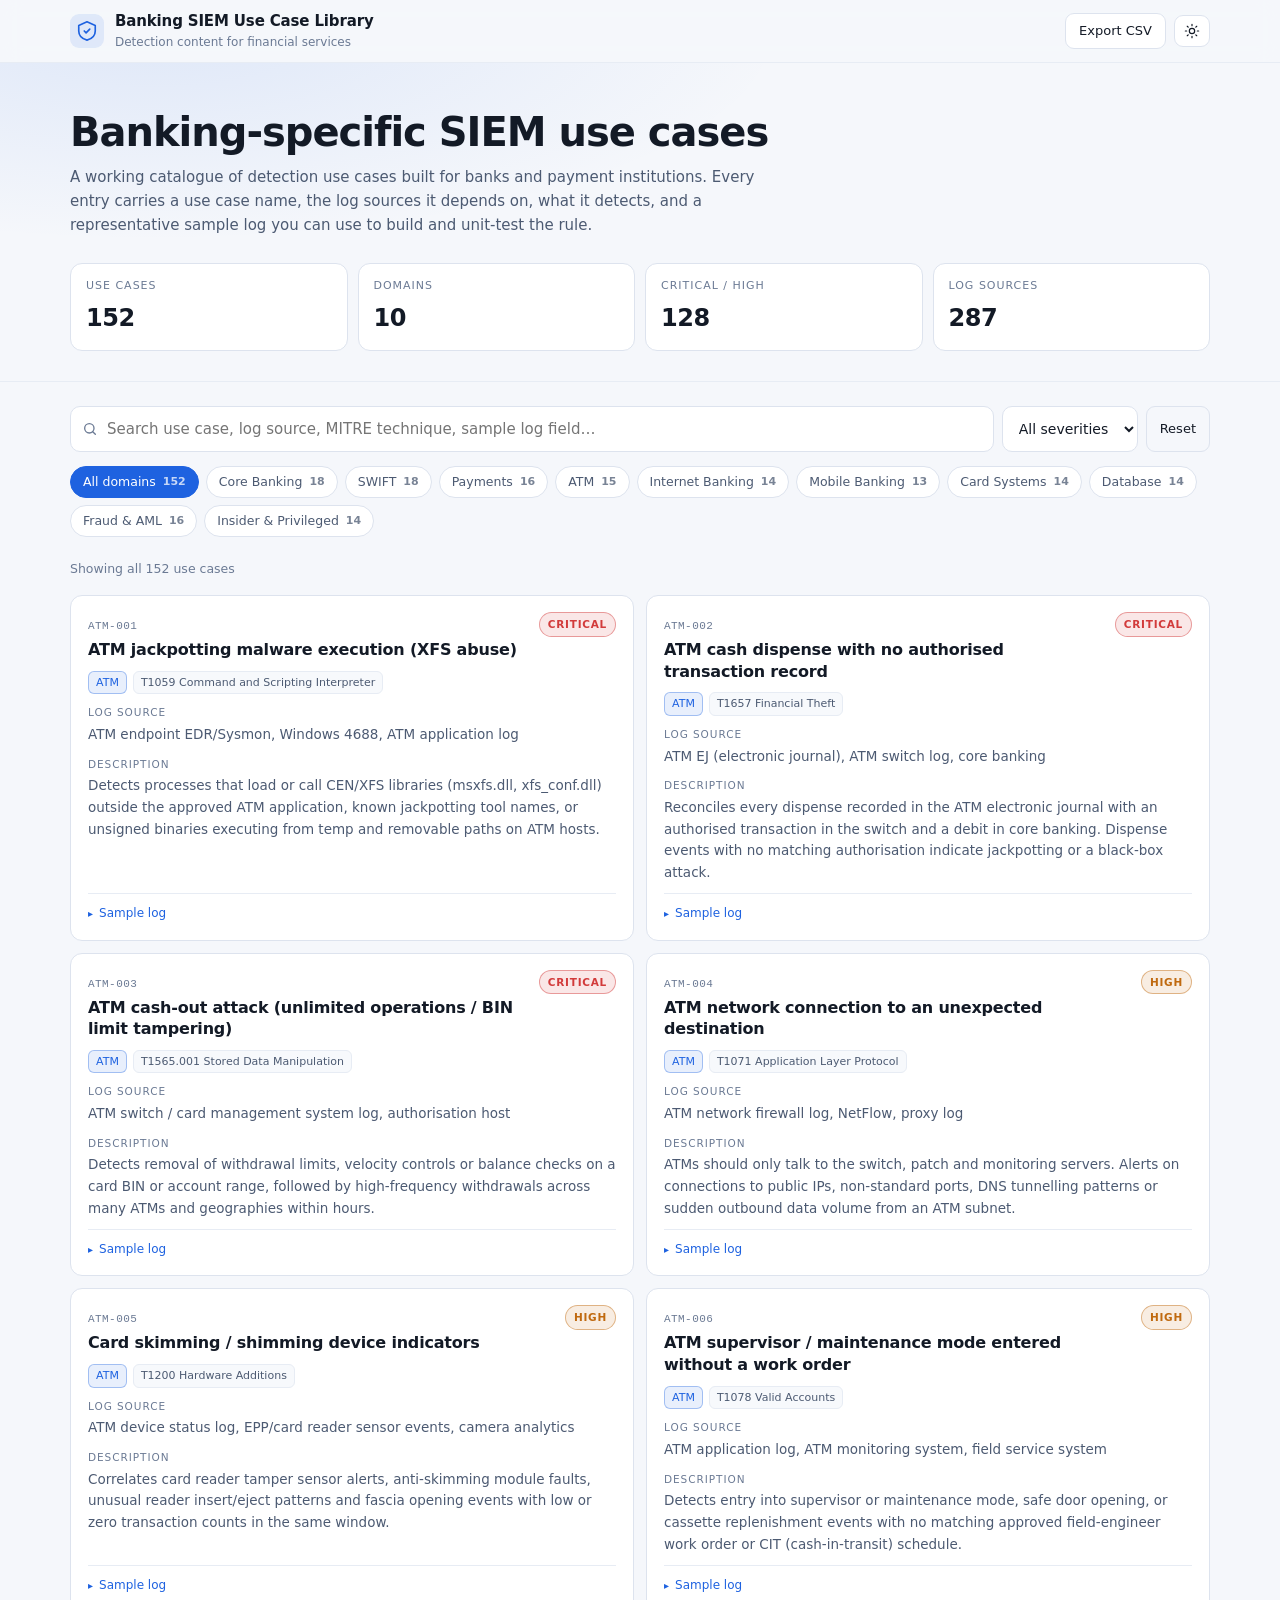
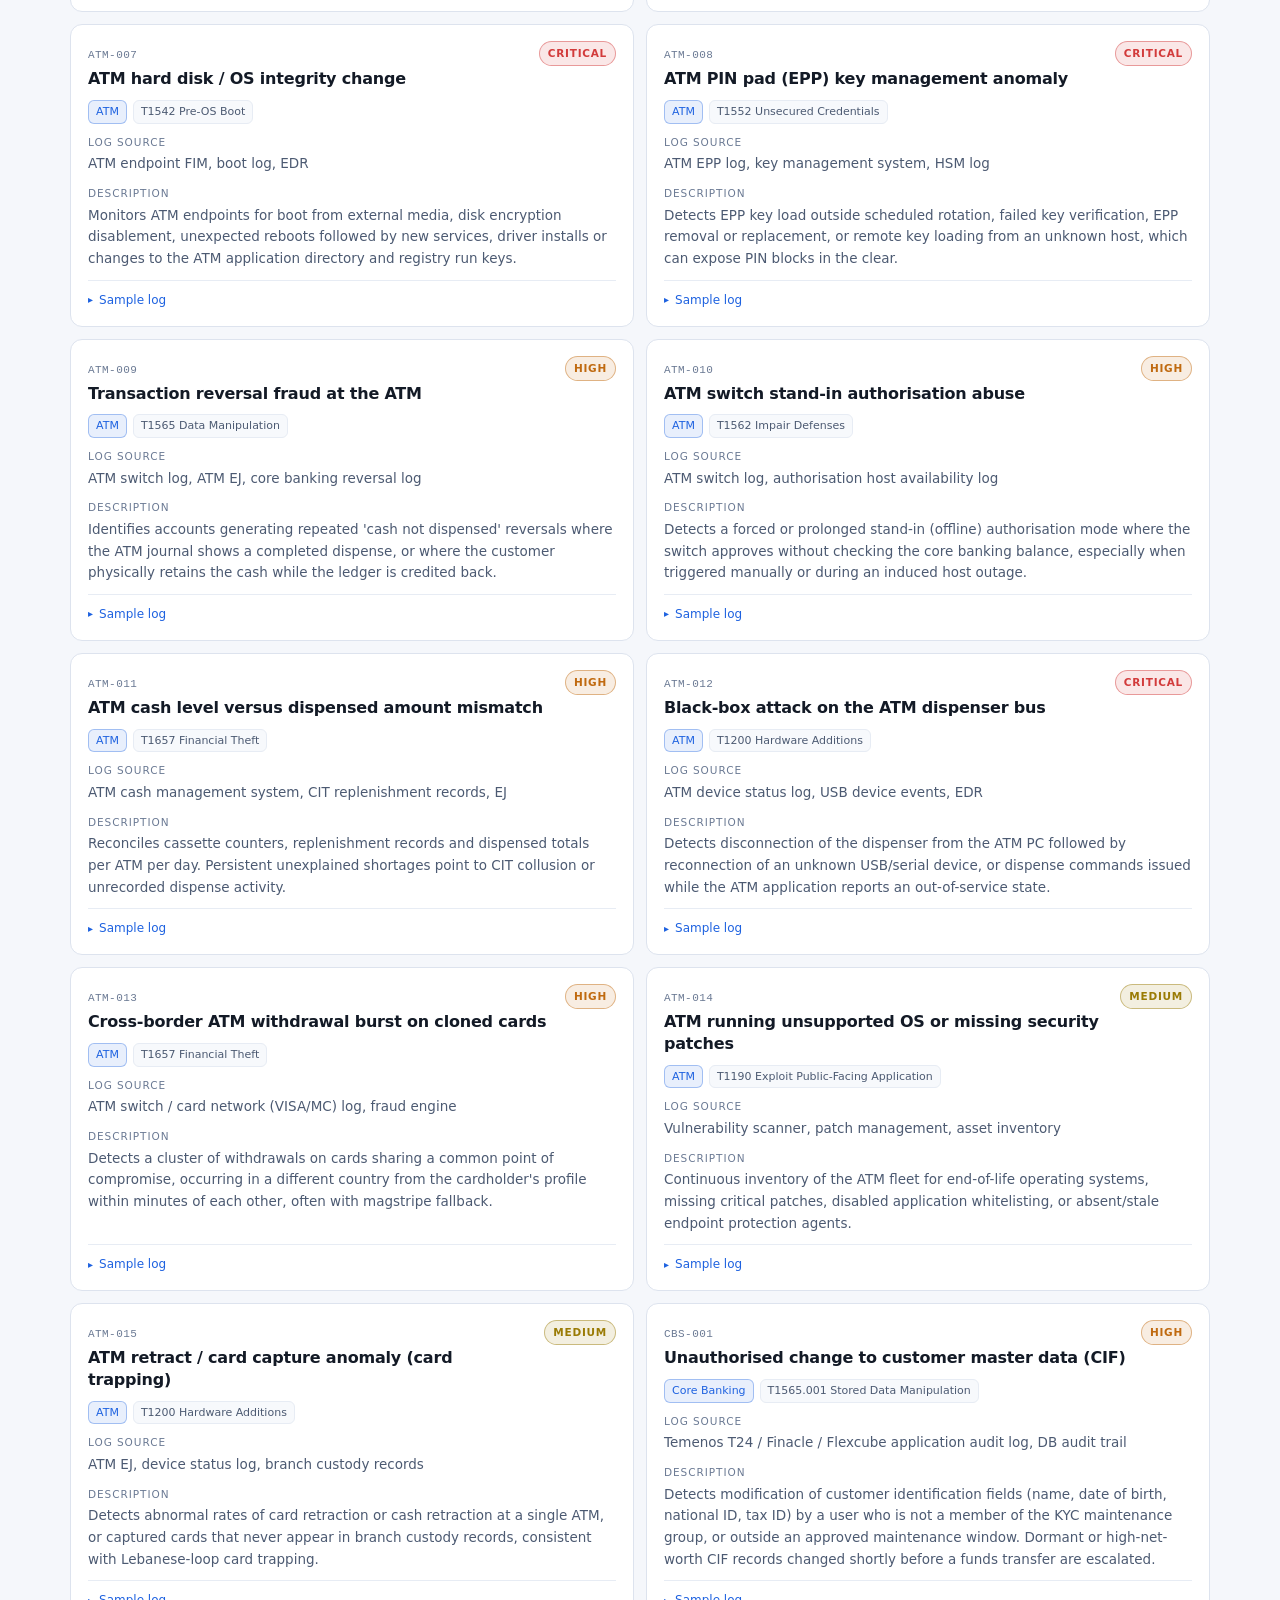
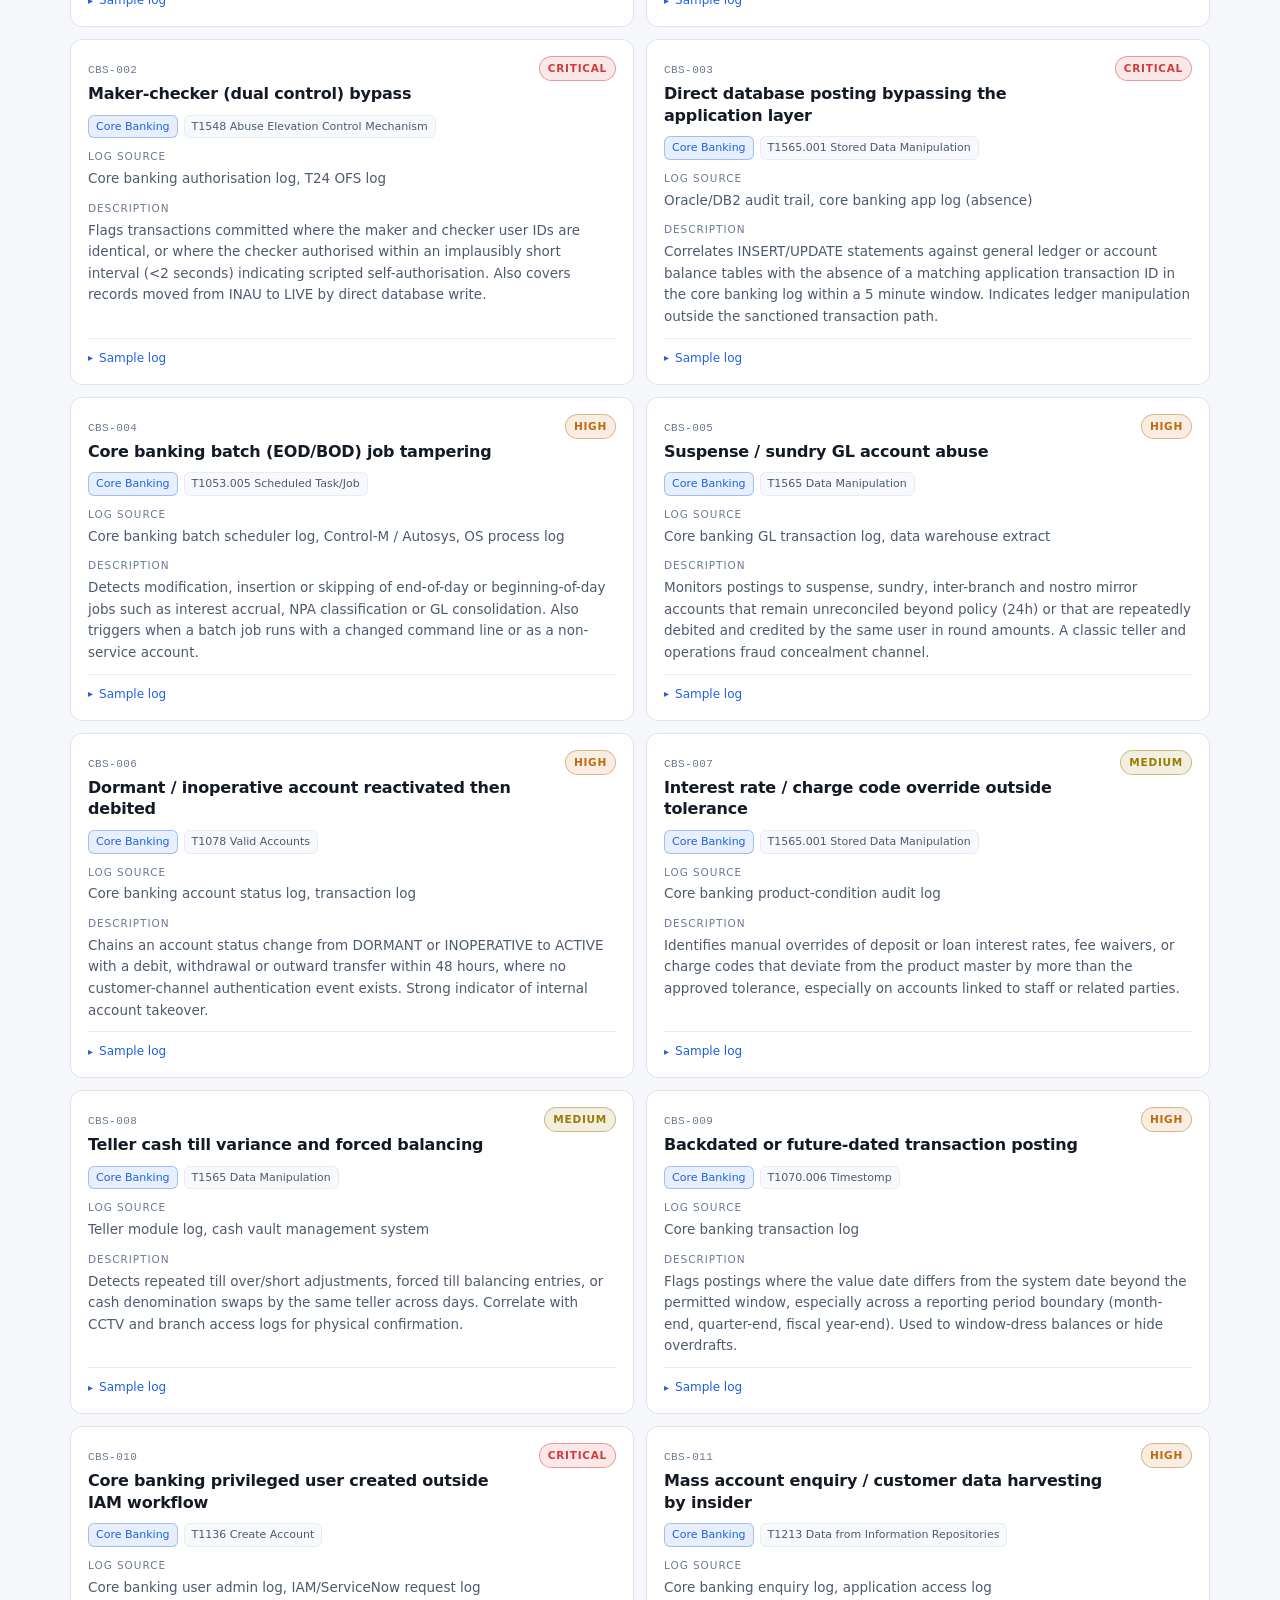
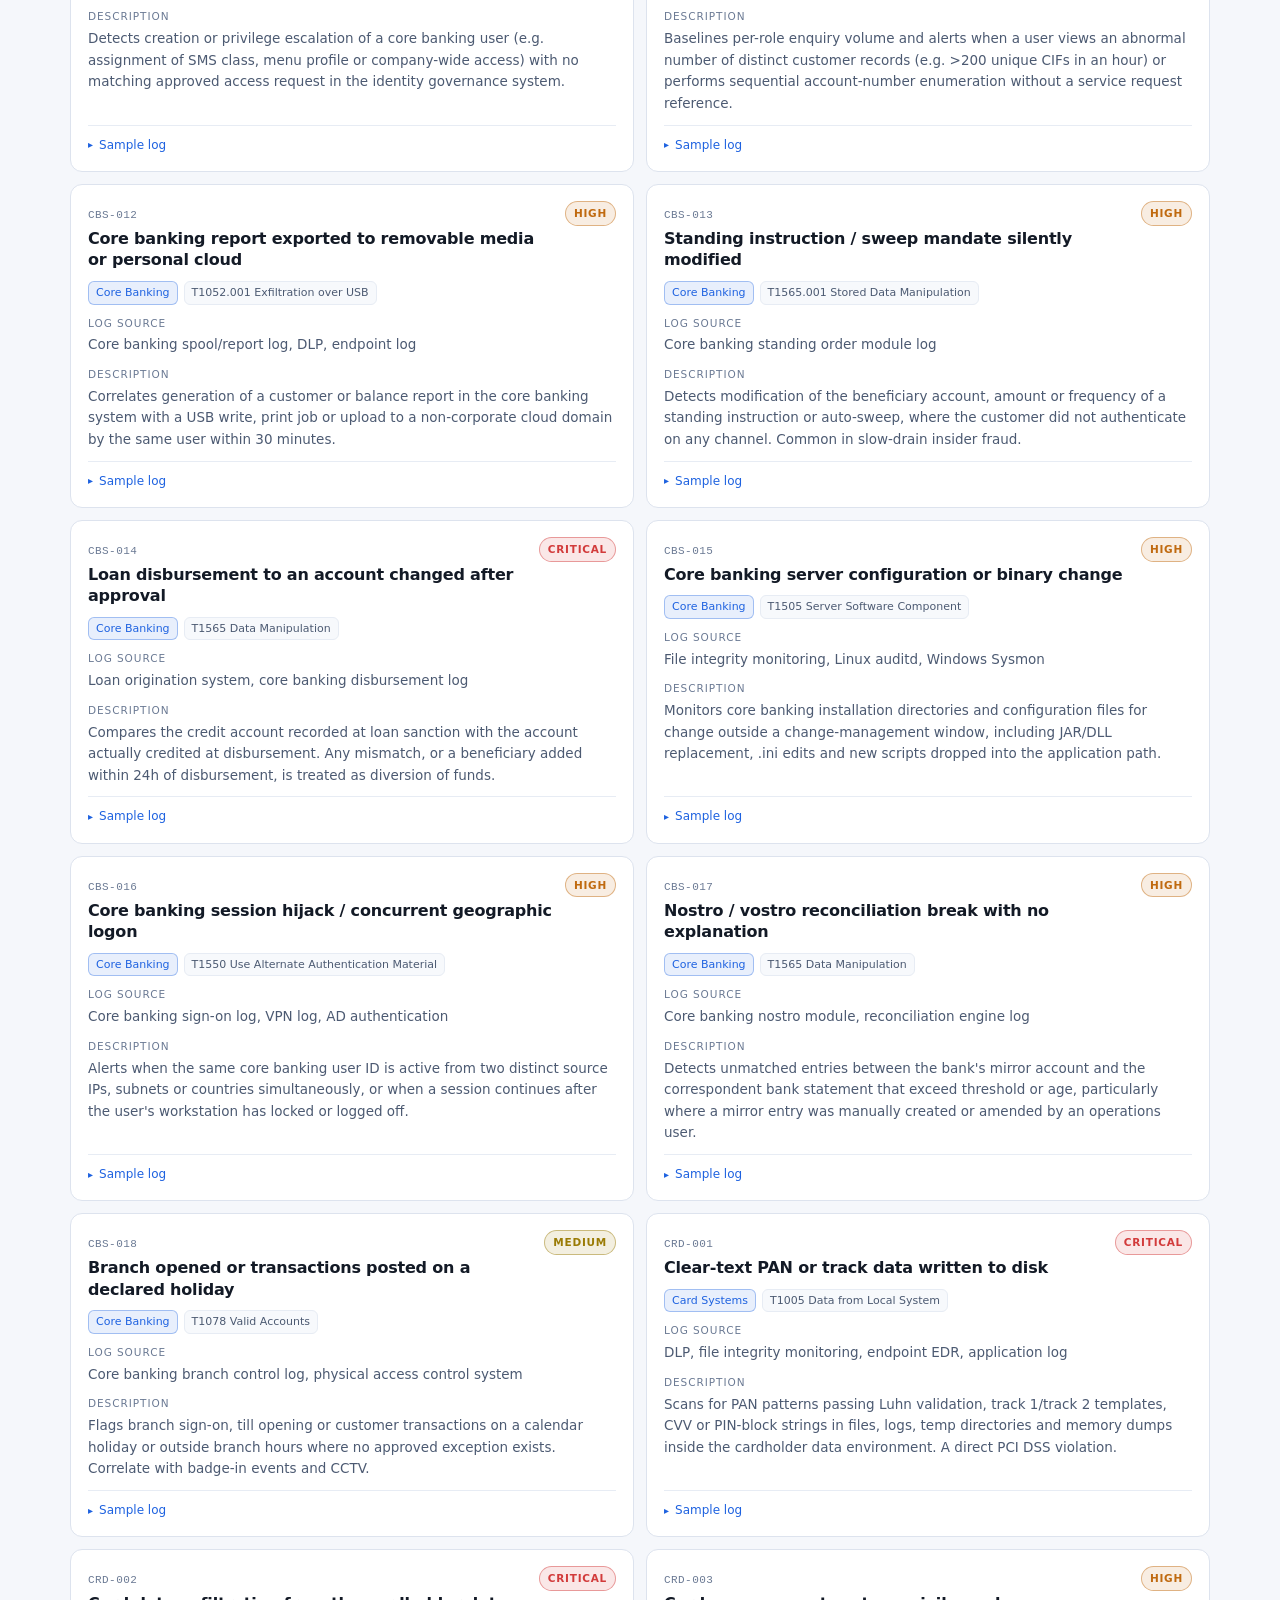
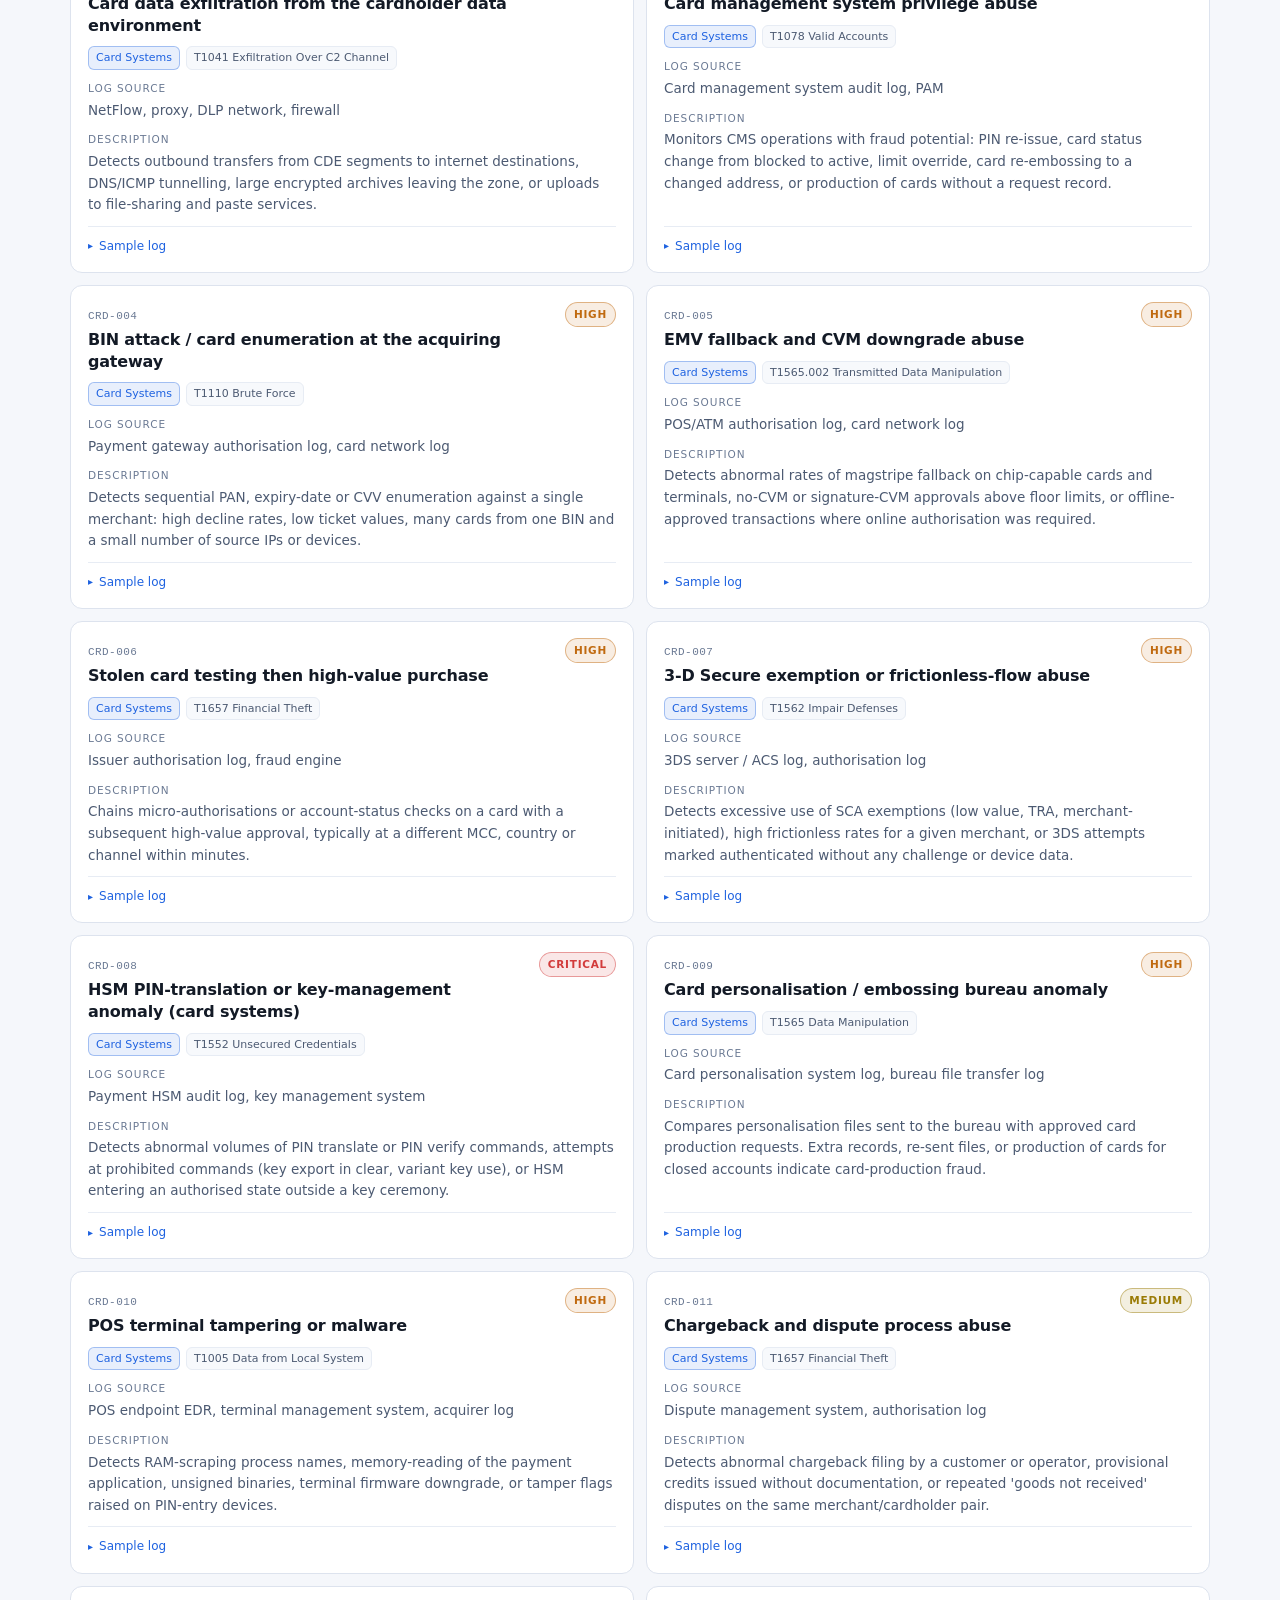
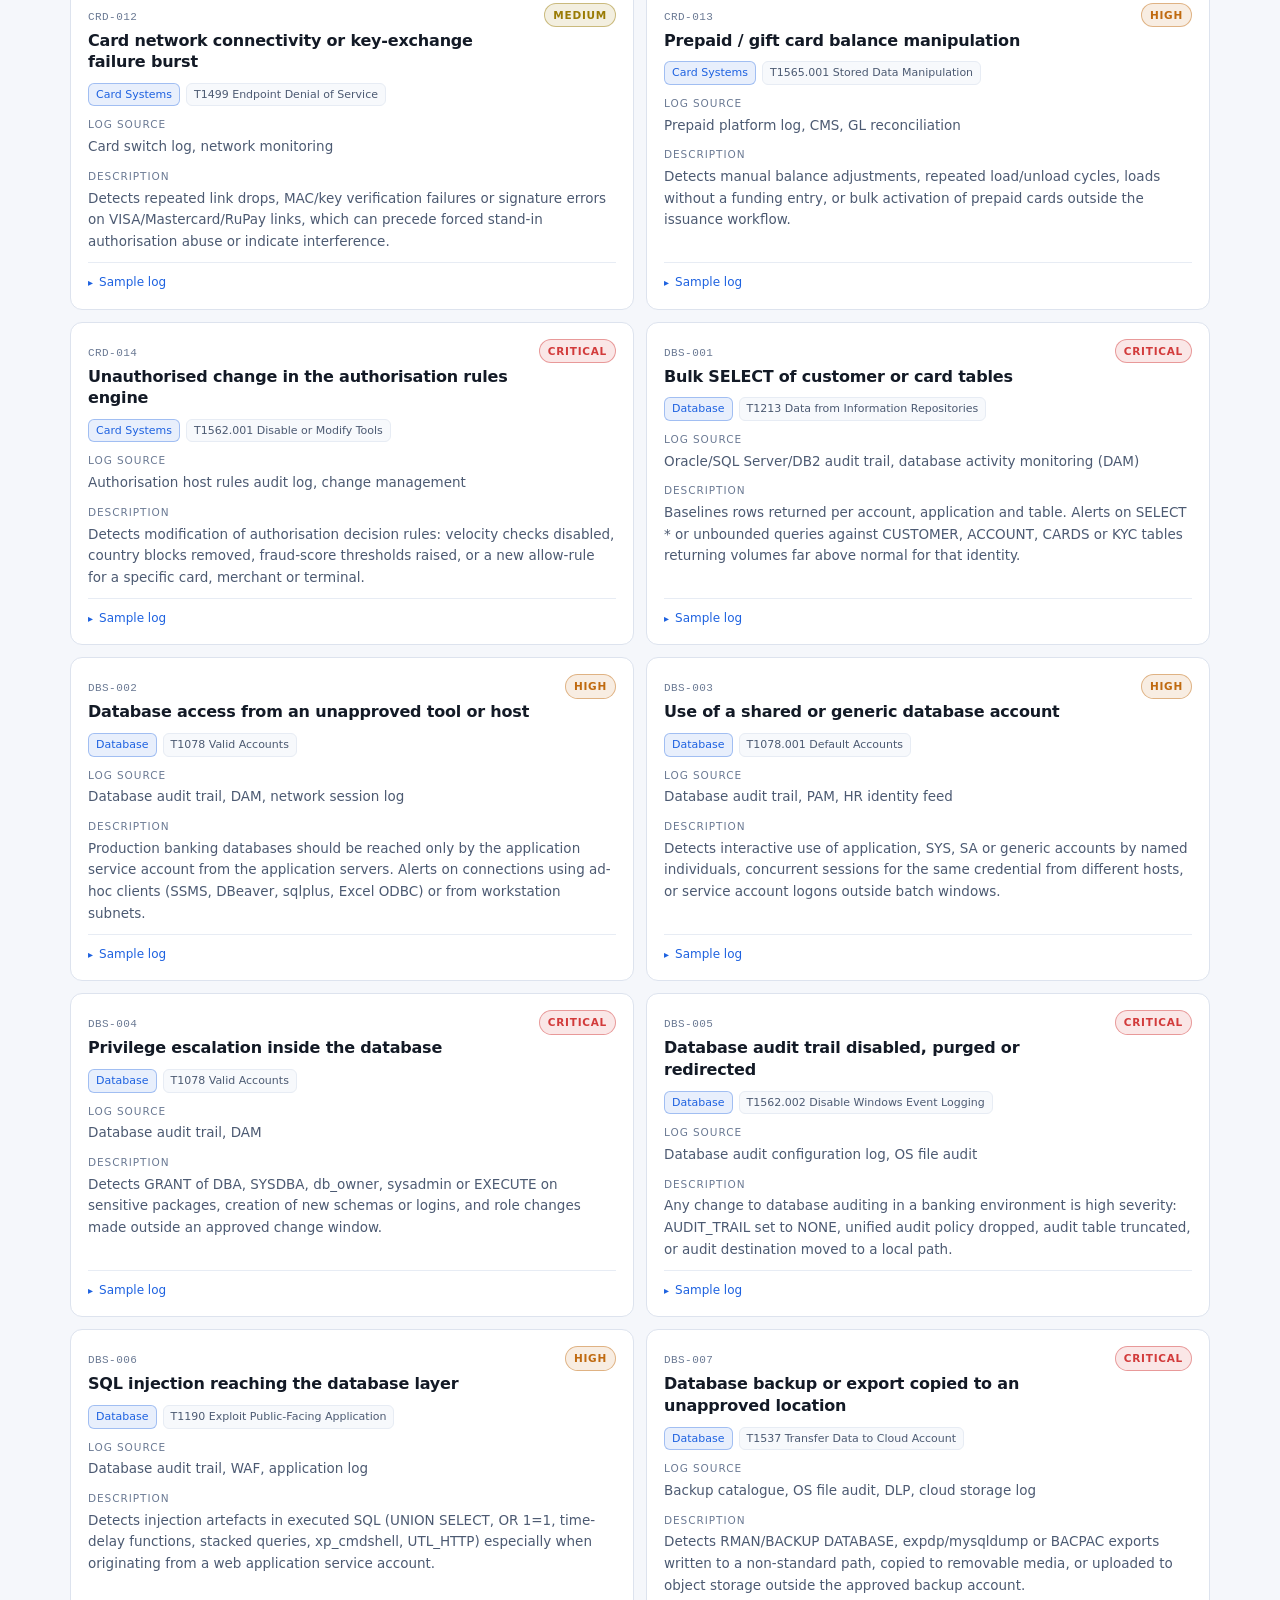
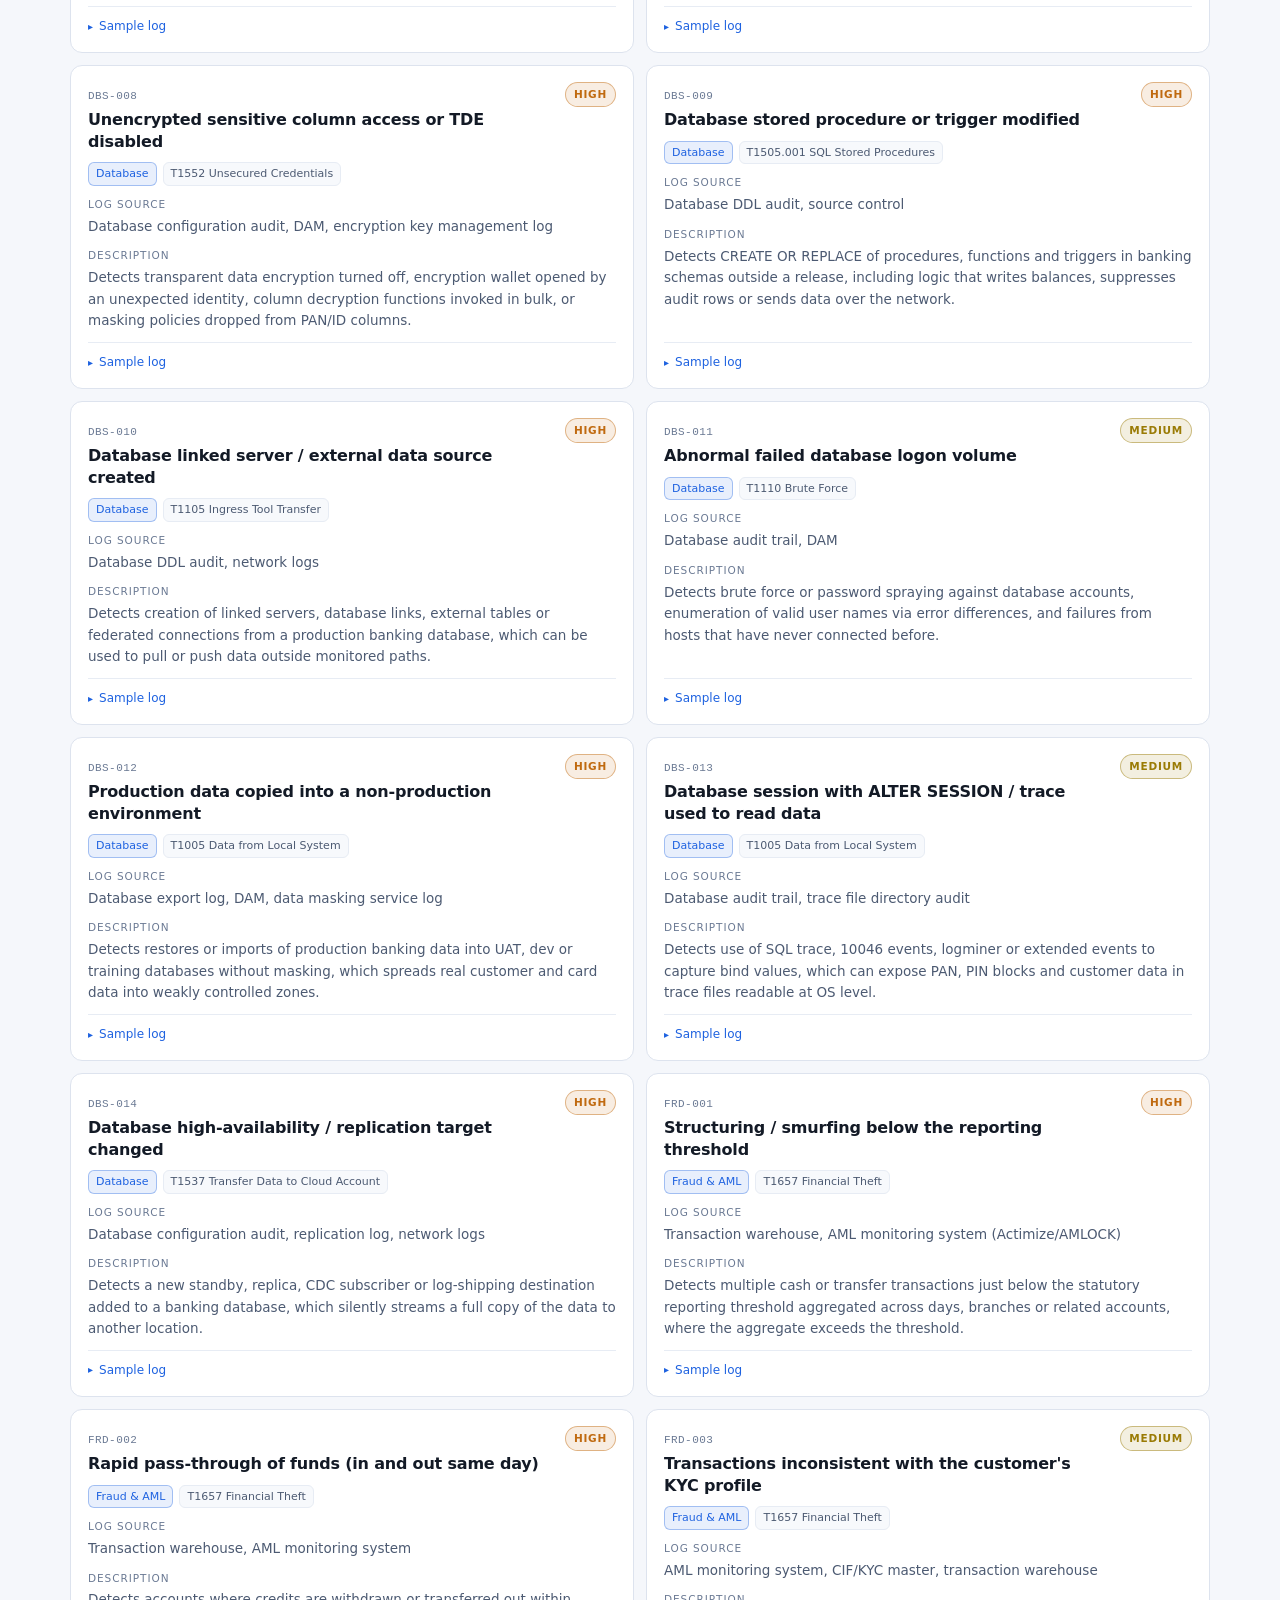
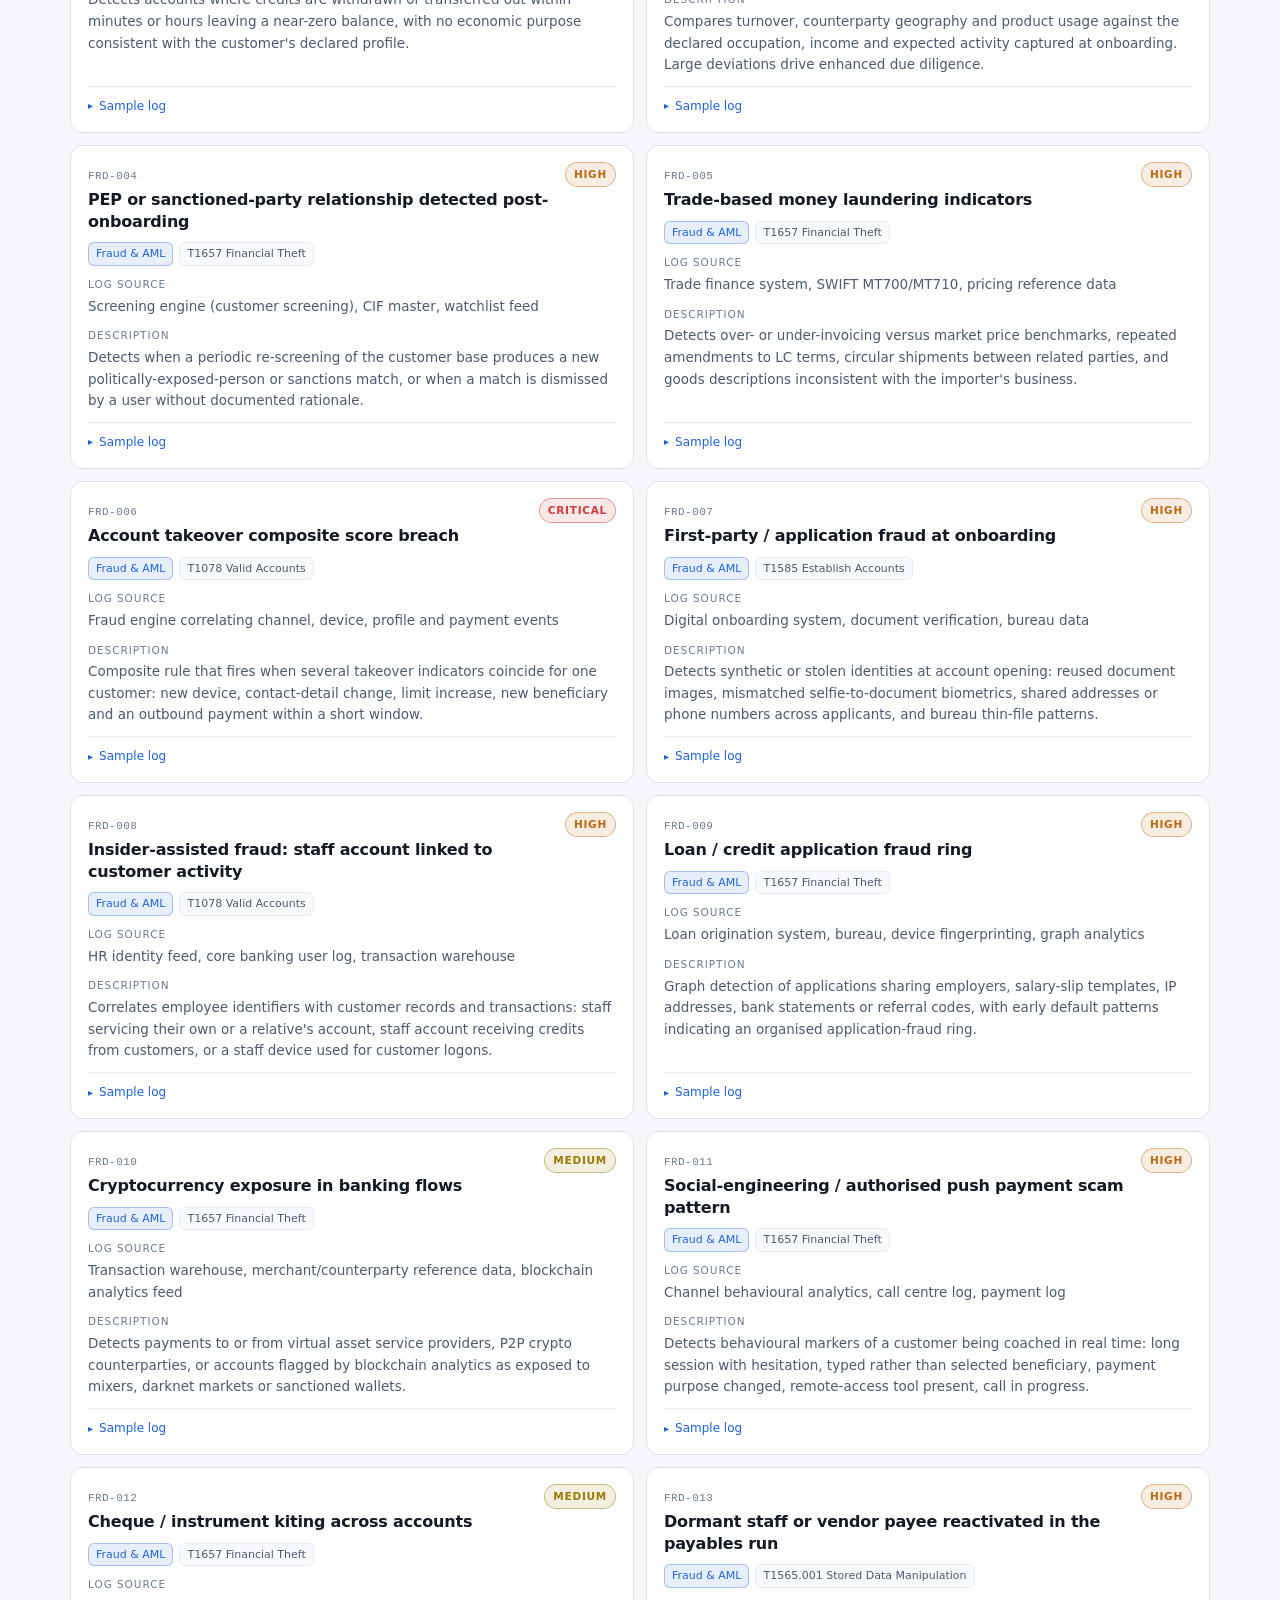
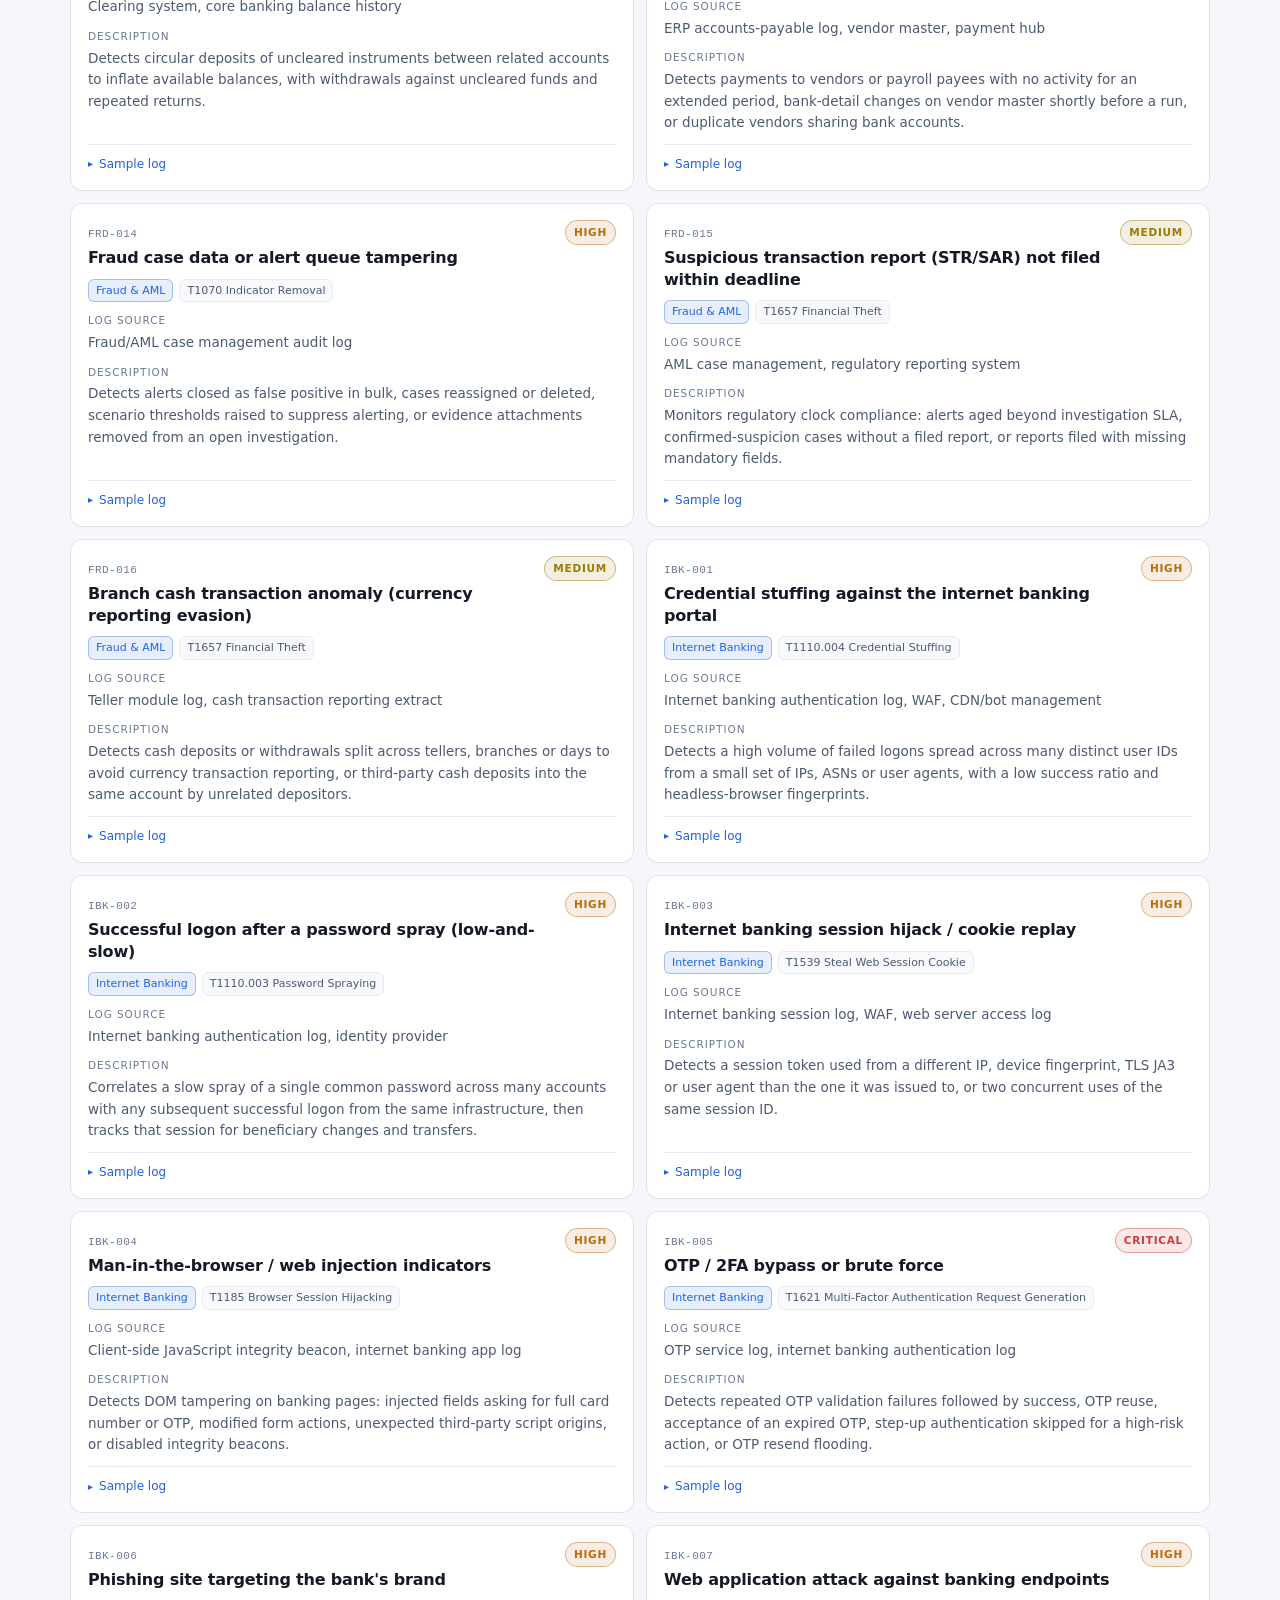
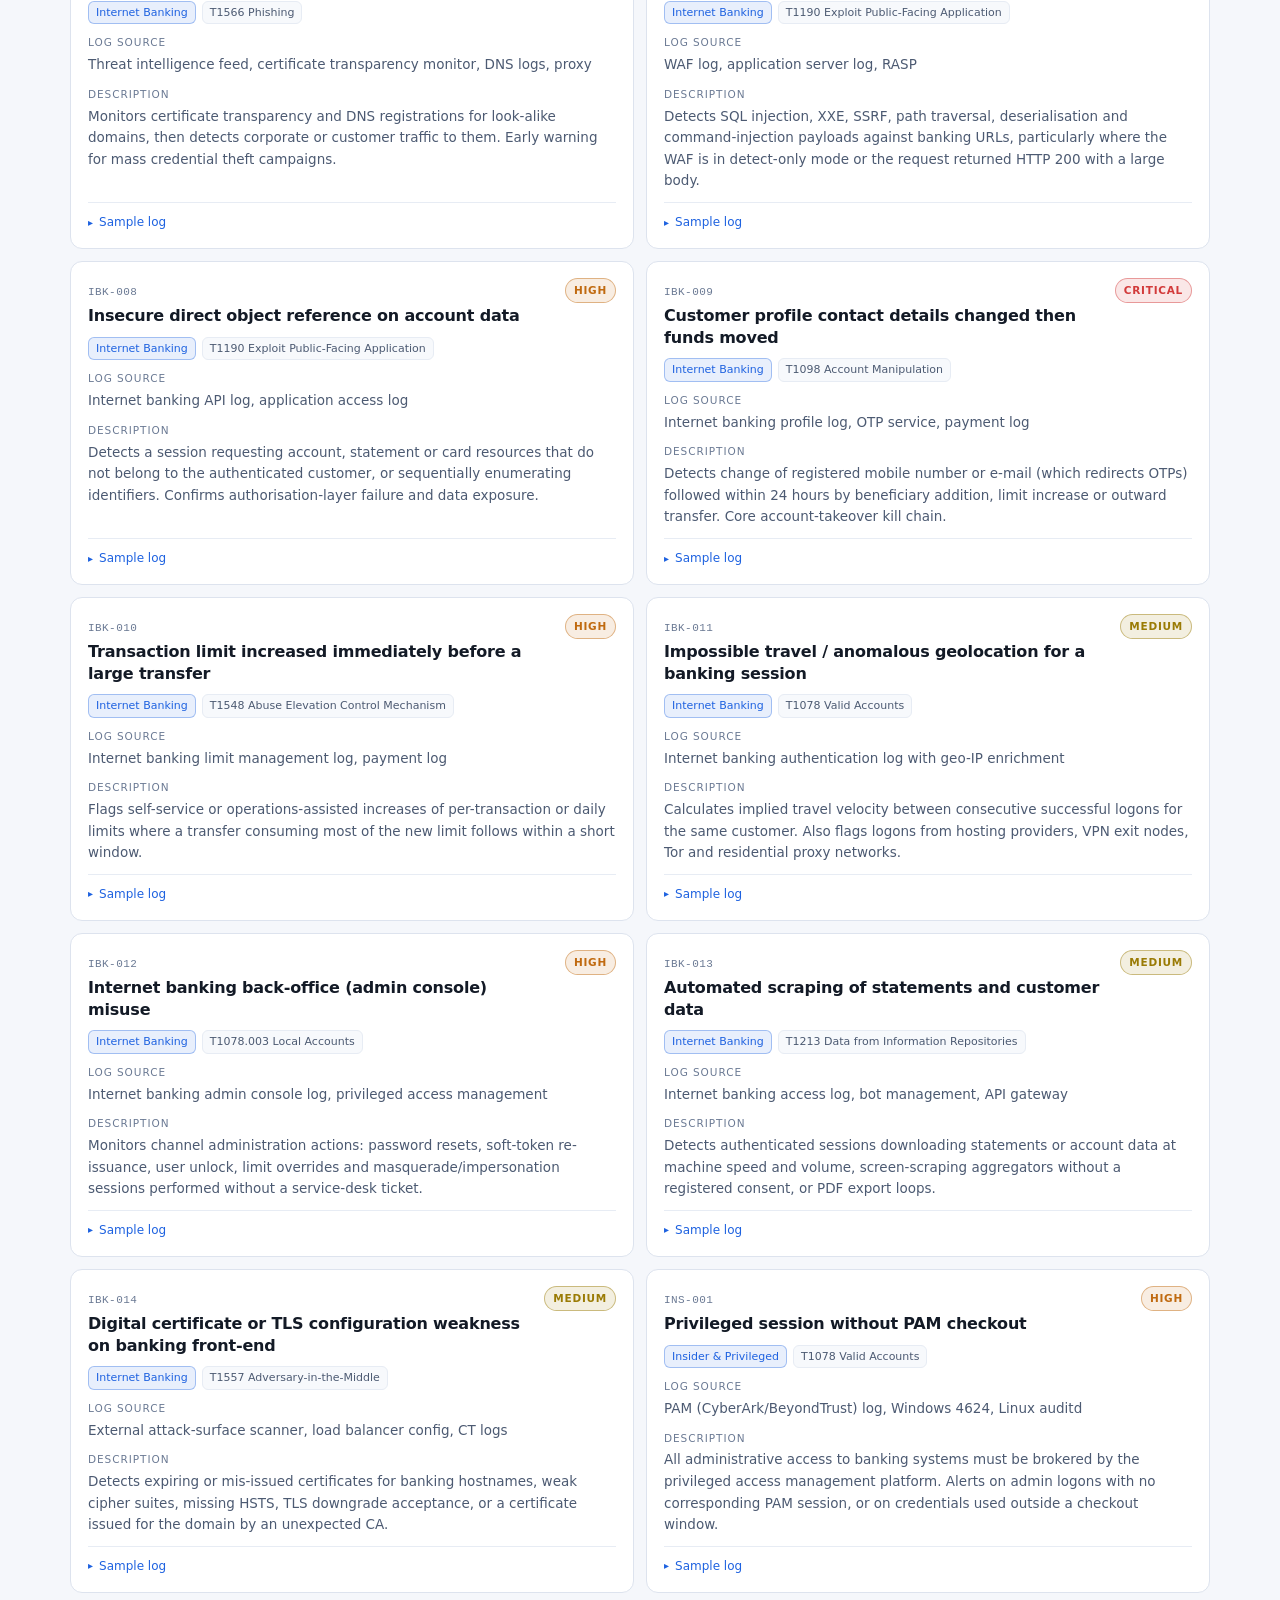
==== index.html @ 0b208068 "Add Banking SIEM Use Case Library website Static site cataloguing 152 banking-specific SIEM detectio" ====
<!doctype html>
<html lang="en" data-theme="dark">
<head>
<meta charset="utf-8">
<meta name="viewport" content="width=device-width, initial-scale=1">
<title>Banking SIEM Use Case Library</title>
<meta name="description" content="A catalogue of banking-specific SIEM detection use cases across core banking, SWIFT, payments, ATM, internet and mobile banking, card systems, databases, fraud and insider risk - with log sources and sample logs.">
<link rel="icon" href="data:image/svg+xml,<svg xmlns='http://www.w3.org/2000/svg' viewBox='0 0 100 100'><text y='.9em' font-size='90'>&#128737;</text></svg>">
<link rel="stylesheet" href="assets/style.css">
</head>
<body>
<a class="skip" href="#results">Skip to use cases</a>

<header class="topbar">
  <div class="wrap topbar-inner">
    <div class="brand">
      <span class="brand-mark" aria-hidden="true">
        <svg viewBox="0 0 24 24" width="22" height="22" fill="none" stroke="currentColor" stroke-width="1.8" stroke-linecap="round" stroke-linejoin="round">
          <path d="M12 2 3 6v6c0 5 3.8 8.6 9 10 5.2-1.4 9-5 9-10V6l-9-4Z"/><path d="M9 12l2 2 4-4"/>
        </svg>
      </span>
      <div>
        <strong>Banking SIEM Use Case Library</strong>
        <span class="brand-sub">Detection content for financial services</span>
      </div>
    </div>
    <div class="topbar-actions">
      <button id="exportBtn" class="btn" type="button">Export CSV</button>
      <button id="themeBtn" class="btn icon-btn" type="button" aria-label="Toggle colour theme" title="Toggle colour theme">
        <svg class="i-moon" viewBox="0 0 24 24" width="16" height="16" fill="none" stroke="currentColor" stroke-width="1.8" stroke-linecap="round"><path d="M21 12.8A9 9 0 1 1 11.2 3a7 7 0 0 0 9.8 9.8Z"/></svg>
        <svg class="i-sun" viewBox="0 0 24 24" width="16" height="16" fill="none" stroke="currentColor" stroke-width="1.8" stroke-linecap="round"><circle cx="12" cy="12" r="4"/><path d="M12 2v2M12 20v2M2 12h2M20 12h2M4.9 4.9l1.4 1.4M17.7 17.7l1.4 1.4M19.1 4.9l-1.4 1.4M6.3 17.7l-1.4 1.4"/></svg>
      </button>
    </div>
  </div>
</header>

<section class="hero">
  <div class="wrap">
    <h1>Banking-specific SIEM use cases</h1>
    <p class="lede">A working catalogue of detection use cases built for banks and payment institutions. Every entry carries a use case name, the log sources it depends on, what it detects, and a representative sample log you can use to build and unit-test the rule.</p>
    <dl class="stats">
      <div><dt>Use cases</dt><dd id="statTotal">0</dd></div>
      <div><dt>Domains</dt><dd id="statDomains">0</dd></div>
      <div><dt>Critical / High</dt><dd id="statCrit">0</dd></div>
      <div><dt>Log sources</dt><dd id="statSources">0</dd></div>
    </dl>
  </div>
</section>

<div class="wrap">
  <section class="controls" aria-label="Filters">
    <div class="searchrow">
      <div class="search">
        <svg viewBox="0 0 24 24" width="16" height="16" fill="none" stroke="currentColor" stroke-width="2" stroke-linecap="round" aria-hidden="true"><circle cx="11" cy="11" r="7"/><path d="M20 20l-4.3-4.3"/></svg>
        <input id="q" type="search" placeholder="Search use case, log source, MITRE technique, sample log field…" autocomplete="off" aria-label="Search use cases">
      </div>
      <select id="sevSel" aria-label="Filter by severity">
        <option value="">All severities</option>
        <option value="Critical">Critical</option>
        <option value="High">High</option>
        <option value="Medium">Medium</option>
      </select>
      <button id="resetBtn" class="btn ghost" type="button">Reset</button>
    </div>
    <div id="cats" class="chips" role="group" aria-label="Filter by domain"></div>
  </section>

  <p id="count" class="count" role="status" aria-live="polite"></p>
  <main id="results" class="grid"></main>
  <p id="empty" class="empty" hidden>No use case matches that filter. Try a broader search term.</p>
</div>

<footer class="foot">
  <div class="wrap">
    <p><strong>How to use this library.</strong> Treat each entry as a detection specification rather than finished code: confirm the log source is onboarded and parsed, tune thresholds against 30–90 days of your own baseline, and pair every rule with a documented triage and escalation path. Sample logs are synthetic and formatted to resemble real vendor output; account numbers, card numbers, BICs and IP addresses are illustrative.</p>
    <p class="muted">Mapped to MITRE ATT&amp;CK techniques for coverage reporting. Aligned to the control expectations of PCI DSS, the SWIFT Customer Security Programme, and regulatory cyber-resilience guidance for banks.</p>
  </div>
</footer>

<script src="data/usecases.js"></script>
<script src="assets/app.js"></script>
</body>
</html>
---- assets/style.css ----
:root{
  --bg:#0c1018; --bg-2:#121825; --card:#141b29; --card-2:#0f1522;
  --line:#243049; --line-soft:#1b2437;
  --txt:#e7ecf5; --txt-2:#a6b2c8; --txt-3:#75839c;
  --accent:#4f8cff; --accent-soft:rgba(79,140,255,.14);
  --crit:#ff6b6b; --high:#ffa94d; --med:#ffd43b;
  --mono:ui-monospace,SFMono-Regular,"SF Mono",Menlo,Consolas,"Liberation Mono",monospace;
  --sans:ui-sans-serif,system-ui,-apple-system,"Segoe UI",Roboto,Inter,Helvetica,Arial,sans-serif;
  --radius:12px;
}
html[data-theme="light"]{
  --bg:#f5f7fb; --bg-2:#ffffff; --card:#ffffff; --card-2:#f7f9fc;
  --line:#dde3ee; --line-soft:#e7ecf4;
  --txt:#131a26; --txt-2:#4c5a72; --txt-3:#6b7a94;
  --accent:#1e62e0; --accent-soft:rgba(30,98,224,.1);
  --crit:#d23b3b; --high:#c06a10; --med:#9a7b05;
}
*{box-sizing:border-box}
html,body{margin:0}
body{
  background:var(--bg); color:var(--txt); font-family:var(--sans);
  font-size:15px; line-height:1.6; -webkit-font-smoothing:antialiased;
}
.wrap{max-width:1180px;margin:0 auto;padding:0 20px}
a{color:var(--accent)}
.skip{position:absolute;left:-9999px}
.skip:focus{left:12px;top:12px;background:var(--card);padding:8px 12px;border-radius:8px;z-index:50}

/* top bar */
.topbar{position:sticky;top:0;z-index:30;background:color-mix(in srgb,var(--bg) 88%,transparent);backdrop-filter:blur(10px);border-bottom:1px solid var(--line-soft)}
.topbar-inner{display:flex;align-items:center;justify-content:space-between;gap:16px;height:62px}
.brand{display:flex;align-items:center;gap:11px;min-width:0}
.brand strong{display:block;font-size:15px;letter-spacing:-.01em;white-space:nowrap}
.brand-sub{display:block;font-size:12px;color:var(--txt-3);white-space:nowrap}
.brand-mark{display:grid;place-items:center;width:34px;height:34px;border-radius:9px;background:var(--accent-soft);color:var(--accent);flex:none}
.topbar-actions{display:flex;gap:8px;align-items:center}

.btn{
  font:inherit;font-size:13px;color:var(--txt);background:var(--card);
  border:1px solid var(--line);border-radius:9px;padding:7px 13px;cursor:pointer;
  transition:border-color .15s,background .15s,color .15s;
}
.btn:hover{border-color:var(--accent);color:var(--accent)}
.btn.ghost{background:transparent}
.icon-btn{padding:7px 9px;display:grid;place-items:center}
html[data-theme="dark"] .i-sun{display:none}
html[data-theme="light"] .i-moon{display:none}

/* hero */
.hero{padding:46px 0 30px;border-bottom:1px solid var(--line-soft);background:
  radial-gradient(900px 300px at 12% -10%,var(--accent-soft),transparent 70%)}
h1{margin:0 0 10px;font-size:clamp(26px,4.4vw,40px);line-height:1.15;letter-spacing:-.025em}
.lede{margin:0;max-width:72ch;color:var(--txt-2)}
.stats{display:flex;flex-wrap:wrap;gap:10px;margin:26px 0 0;padding:0}
.stats>div{flex:1 1 150px;background:var(--card);border:1px solid var(--line);border-radius:var(--radius);padding:13px 15px}
.stats dt{margin:0;font-size:11px;text-transform:uppercase;letter-spacing:.09em;color:var(--txt-3)}
.stats dd{margin:4px 0 0;font-size:24px;font-weight:650;letter-spacing:-.02em;font-variant-numeric:tabular-nums}

/* controls */
.controls{padding:24px 0 6px;position:sticky;top:62px;z-index:20;background:var(--bg)}
.searchrow{display:flex;gap:8px;flex-wrap:wrap}
.search{position:relative;flex:1 1 320px;display:flex;align-items:center}
.search svg{position:absolute;left:12px;color:var(--txt-3);pointer-events:none}
.search input{
  width:100%;font:inherit;color:var(--txt);background:var(--card);
  border:1px solid var(--line);border-radius:10px;padding:10px 12px 10px 36px;
}
.search input:focus,select:focus,.btn:focus-visible{outline:2px solid var(--accent);outline-offset:1px}
select{font:inherit;font-size:14px;color:var(--txt);background:var(--card);border:1px solid var(--line);border-radius:10px;padding:10px 12px}
.chips{display:flex;flex-wrap:wrap;gap:7px;padding:14px 0 10px}
.chip{
  font:inherit;font-size:12.5px;color:var(--txt-2);background:var(--card);
  border:1px solid var(--line);border-radius:999px;padding:5px 12px;cursor:pointer;
  display:inline-flex;align-items:center;gap:7px;transition:.15s;
}
.chip:hover{color:var(--txt);border-color:var(--accent)}
.chip[aria-pressed="true"]{background:var(--accent);border-color:var(--accent);color:#fff}
.chip b{font-weight:600;font-size:11px;opacity:.75;font-variant-numeric:tabular-nums}
.count{margin:6px 0 16px;font-size:12.5px;color:var(--txt-3)}

/* cards */
.grid{display:grid;gap:12px;grid-template-columns:repeat(auto-fill,minmax(400px,1fr));padding-bottom:36px}
.uc{background:var(--card);border:1px solid var(--line);border-radius:var(--radius);padding:16px 17px;display:flex;flex-direction:column;gap:10px}
.uc-head{display:flex;align-items:flex-start;justify-content:space-between;gap:12px}
.uc-id{font-family:var(--mono);font-size:11px;color:var(--txt-3);letter-spacing:.04em}
.uc h2{margin:3px 0 0;font-size:16px;line-height:1.35;letter-spacing:-.012em;font-weight:620}
.sev{flex:none;font-size:10.5px;font-weight:700;letter-spacing:.07em;text-transform:uppercase;padding:3px 8px;border-radius:999px;border:1px solid}
.sev.Critical{color:var(--crit);border-color:color-mix(in srgb,var(--crit) 45%,transparent);background:color-mix(in srgb,var(--crit) 12%,transparent)}
.sev.High{color:var(--high);border-color:color-mix(in srgb,var(--high) 45%,transparent);background:color-mix(in srgb,var(--high) 12%,transparent)}
.sev.Medium{color:var(--med);border-color:color-mix(in srgb,var(--med) 45%,transparent);background:color-mix(in srgb,var(--med) 12%,transparent)}
.tags{display:flex;flex-wrap:wrap;gap:6px}
.tag{font-size:11px;color:var(--txt-2);background:var(--card-2);border:1px solid var(--line-soft);border-radius:6px;padding:2px 7px}
.tag.cat{color:var(--accent);border-color:color-mix(in srgb,var(--accent) 35%,transparent);background:var(--accent-soft)}
.field{display:grid;gap:3px}
.field .k{font-size:10.5px;text-transform:uppercase;letter-spacing:.09em;color:var(--txt-3)}
.field .v{font-size:13.5px;color:var(--txt-2)}
.uc .desc{font-size:13.5px;color:var(--txt-2);margin:0}
details.log{border-top:1px solid var(--line-soft);padding-top:10px;margin-top:auto}
details.log summary{cursor:pointer;font-size:12px;color:var(--accent);list-style:none;display:flex;align-items:center;gap:6px}
details.log summary::-webkit-details-marker{display:none}
details.log summary::before{content:"▸";font-size:10px;transition:transform .15s}
details.log[open] summary::before{transform:rotate(90deg)}
.logbox{position:relative;margin-top:9px}
.logbox pre{
  margin:0;font-family:var(--mono);font-size:11.8px;line-height:1.65;
  background:var(--card-2);border:1px solid var(--line-soft);border-radius:9px;
  padding:11px 12px;overflow-x:auto;white-space:pre-wrap;word-break:break-word;color:var(--txt-2);
}
.logbox .copy{position:absolute;top:7px;right:7px;font-size:11px;padding:3px 8px;border-radius:7px;background:var(--card);border:1px solid var(--line);color:var(--txt-3);cursor:pointer}
.logbox .copy:hover{color:var(--accent);border-color:var(--accent)}
mark{background:color-mix(in srgb,var(--accent) 35%,transparent);color:inherit;border-radius:3px;padding:0 1px}
.empty{padding:40px 0 60px;text-align:center;color:var(--txt-3)}

/* footer */
.foot{border-top:1px solid var(--line-soft);background:var(--bg-2);padding:28px 0 46px;margin-top:10px}
.foot p{max-width:85ch;font-size:13px;color:var(--txt-2)}
.foot .muted{color:var(--txt-3);font-size:12.5px}

@media (max-width:760px){
  .brand-sub{display:none}
  .hero{padding:32px 0 22px}
  .controls{position:static}
  .grid{grid-template-columns:1fr}
}
@media print{
  .topbar,.controls,.count,details.log summary,.copy{display:none}
  body{background:#fff;color:#000}
  details.log[open] .logbox{margin-top:4px}
  .grid{grid-template-columns:1fr;gap:8px}
  .uc{break-inside:avoid;border-color:#bbb}
}
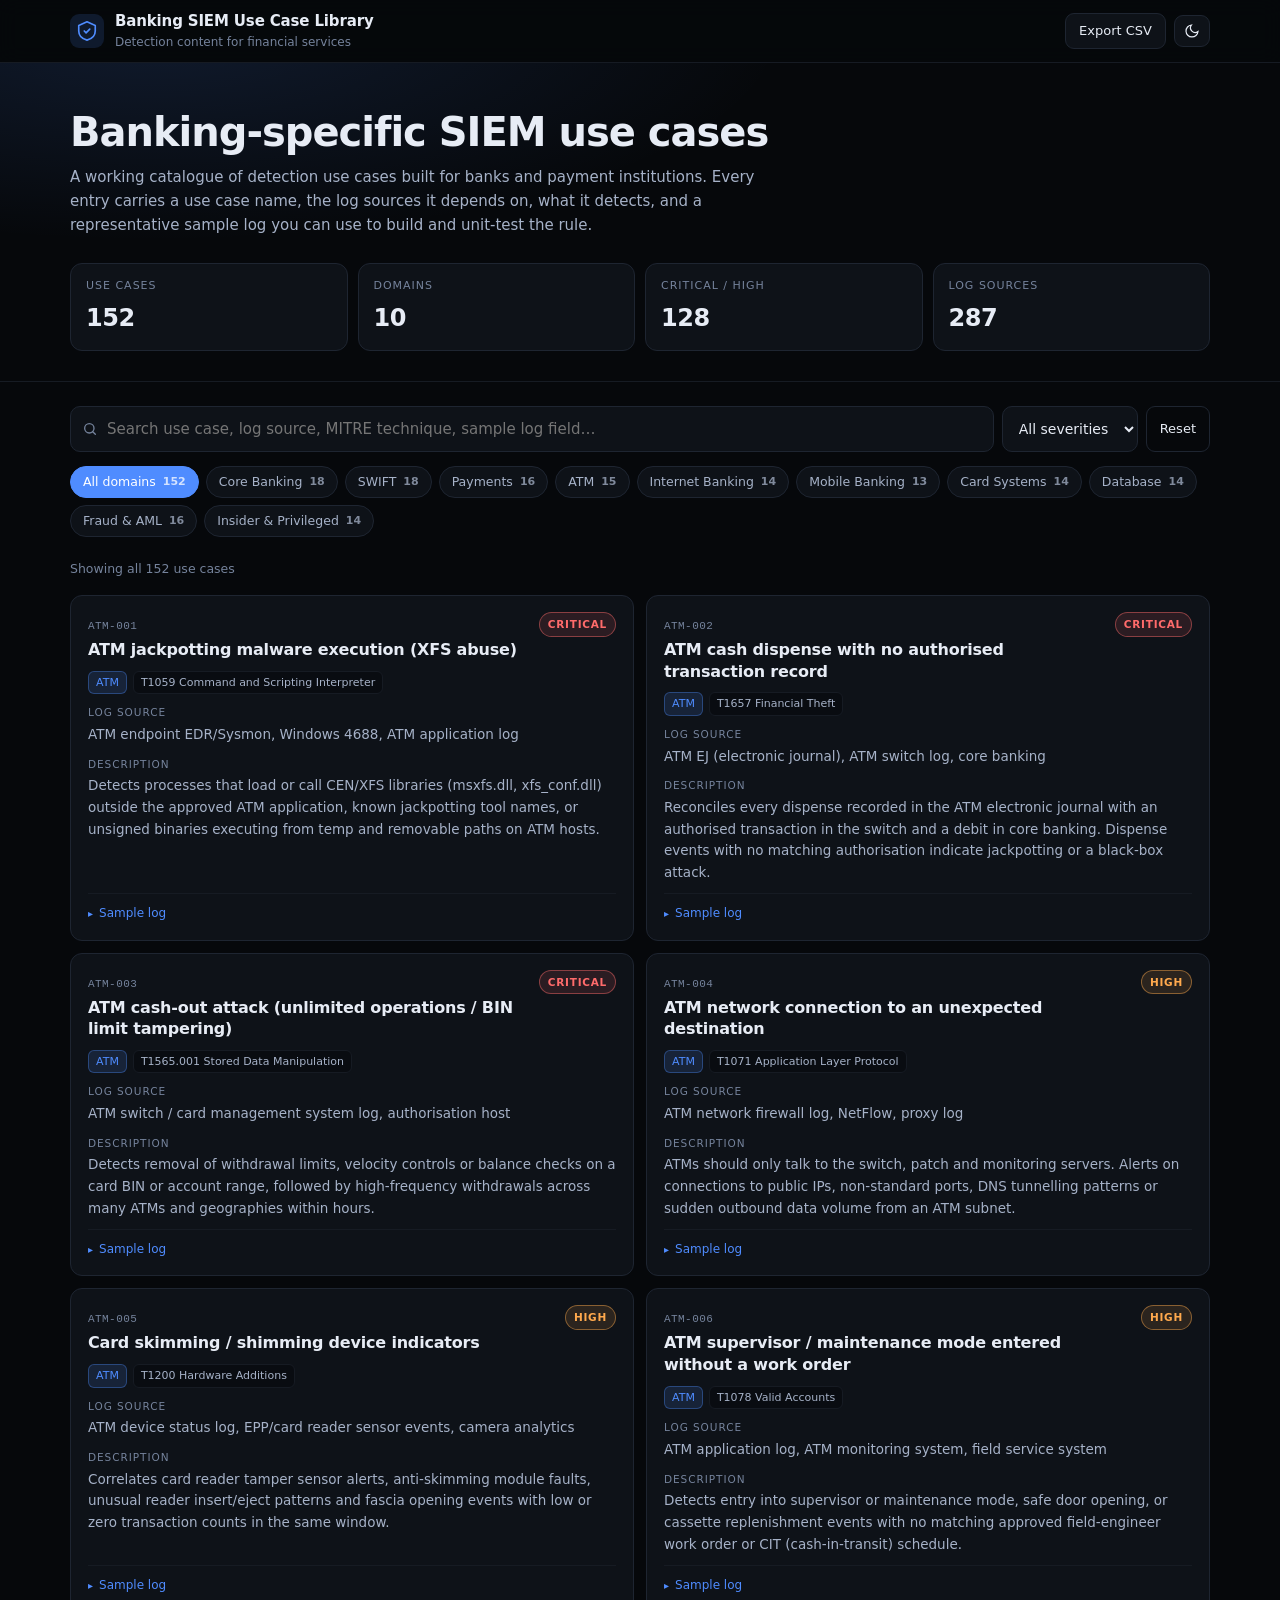
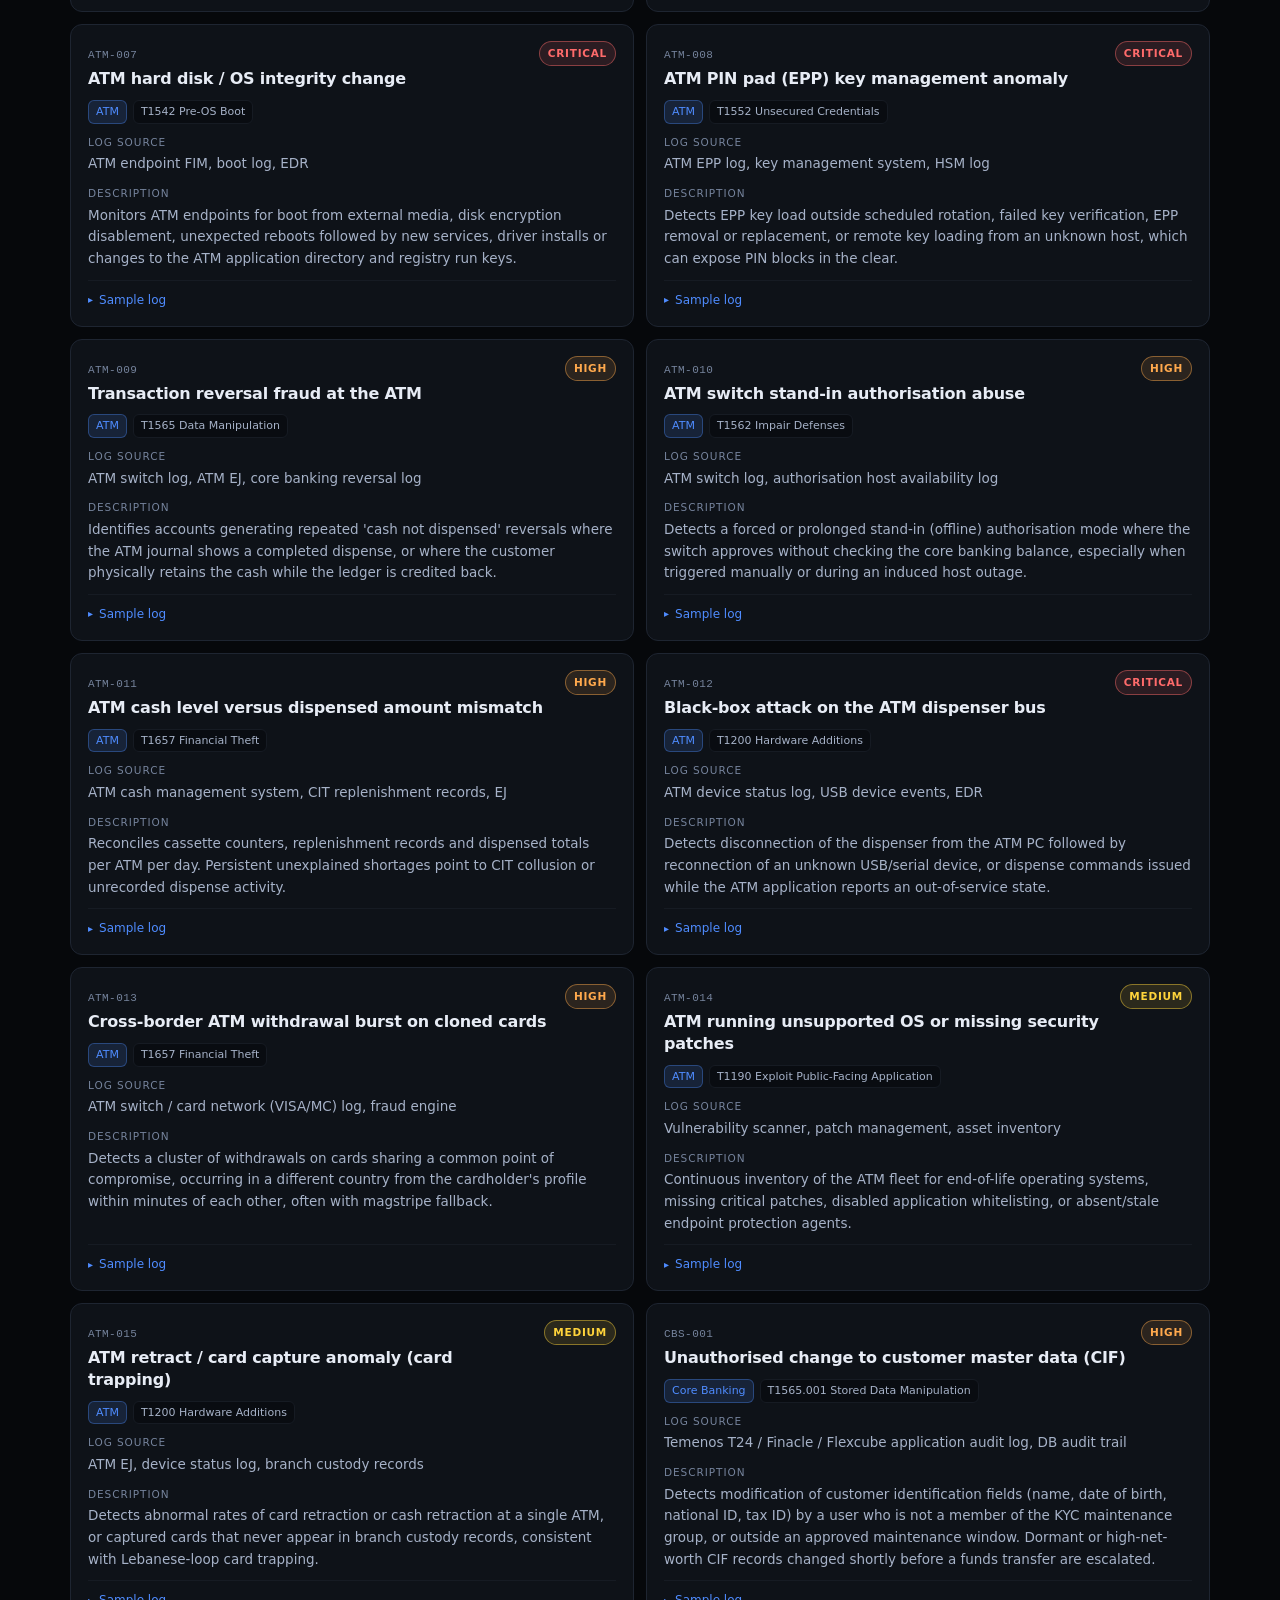
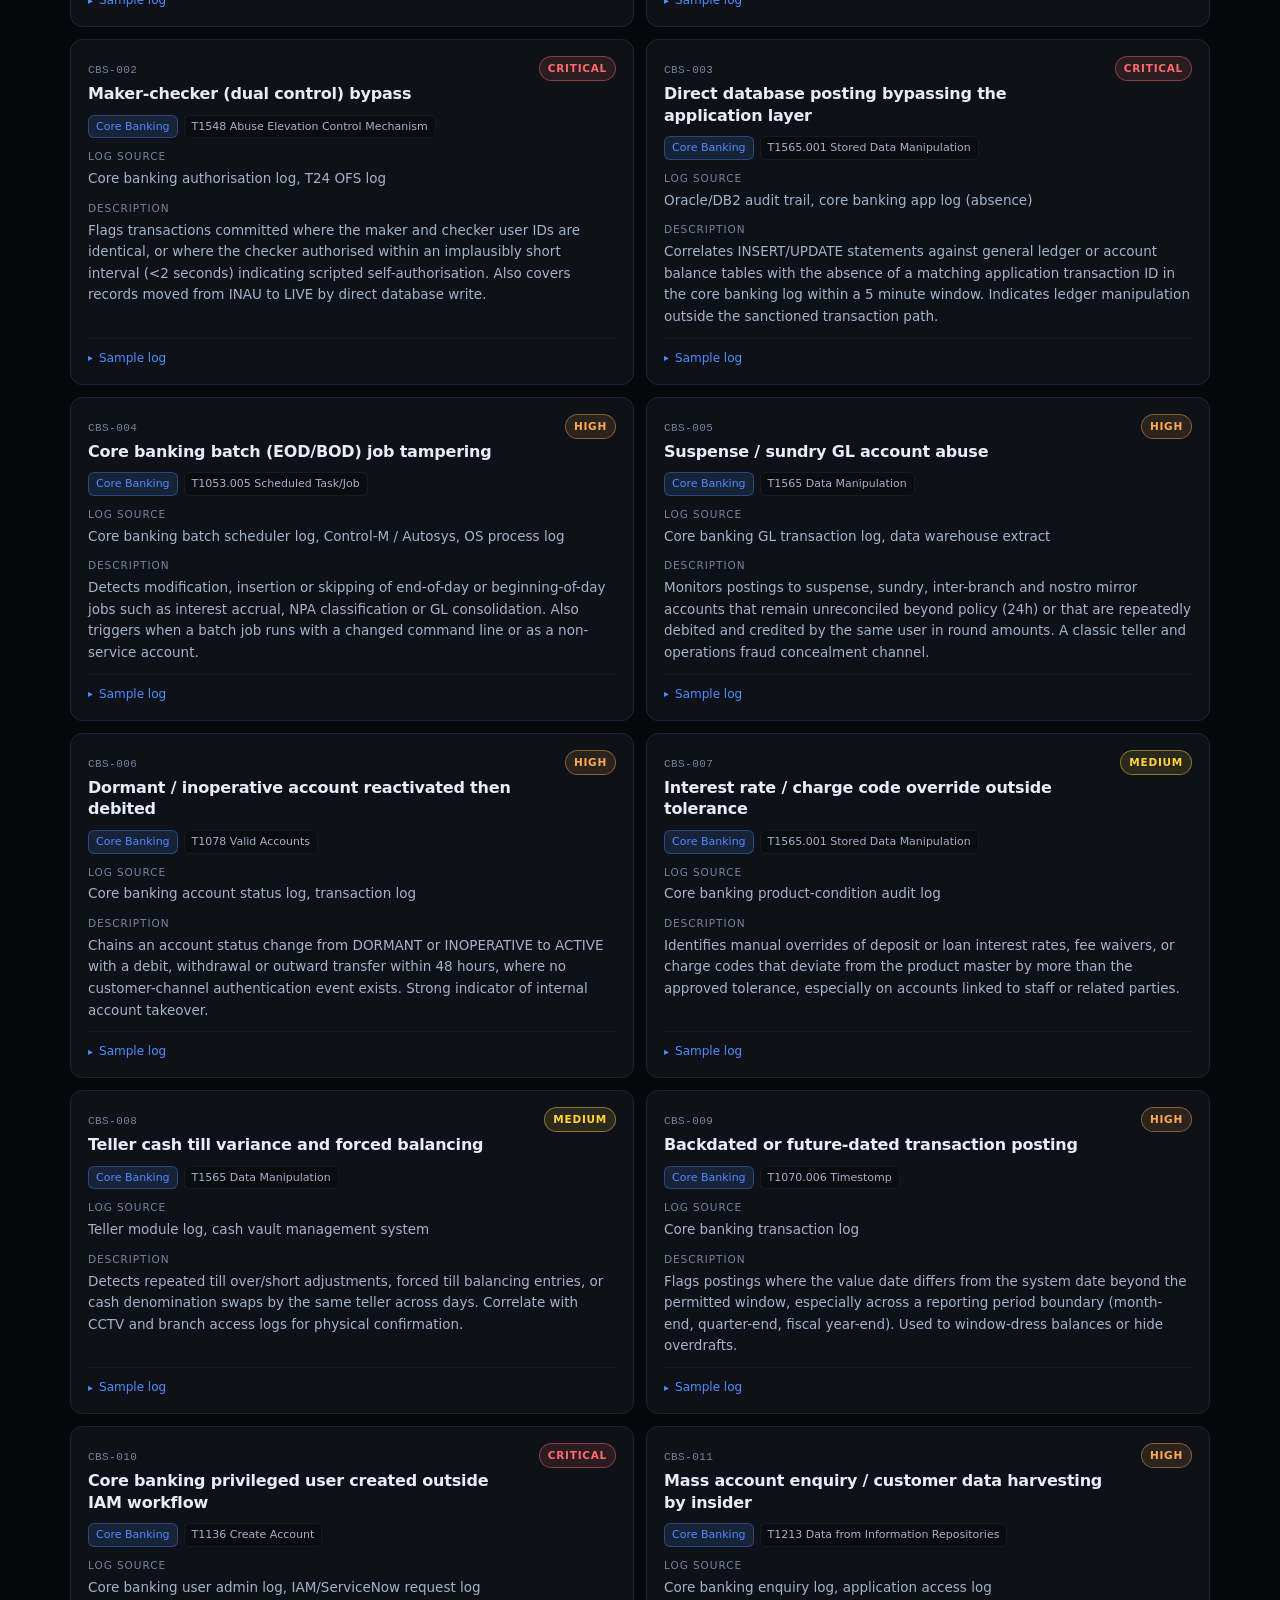
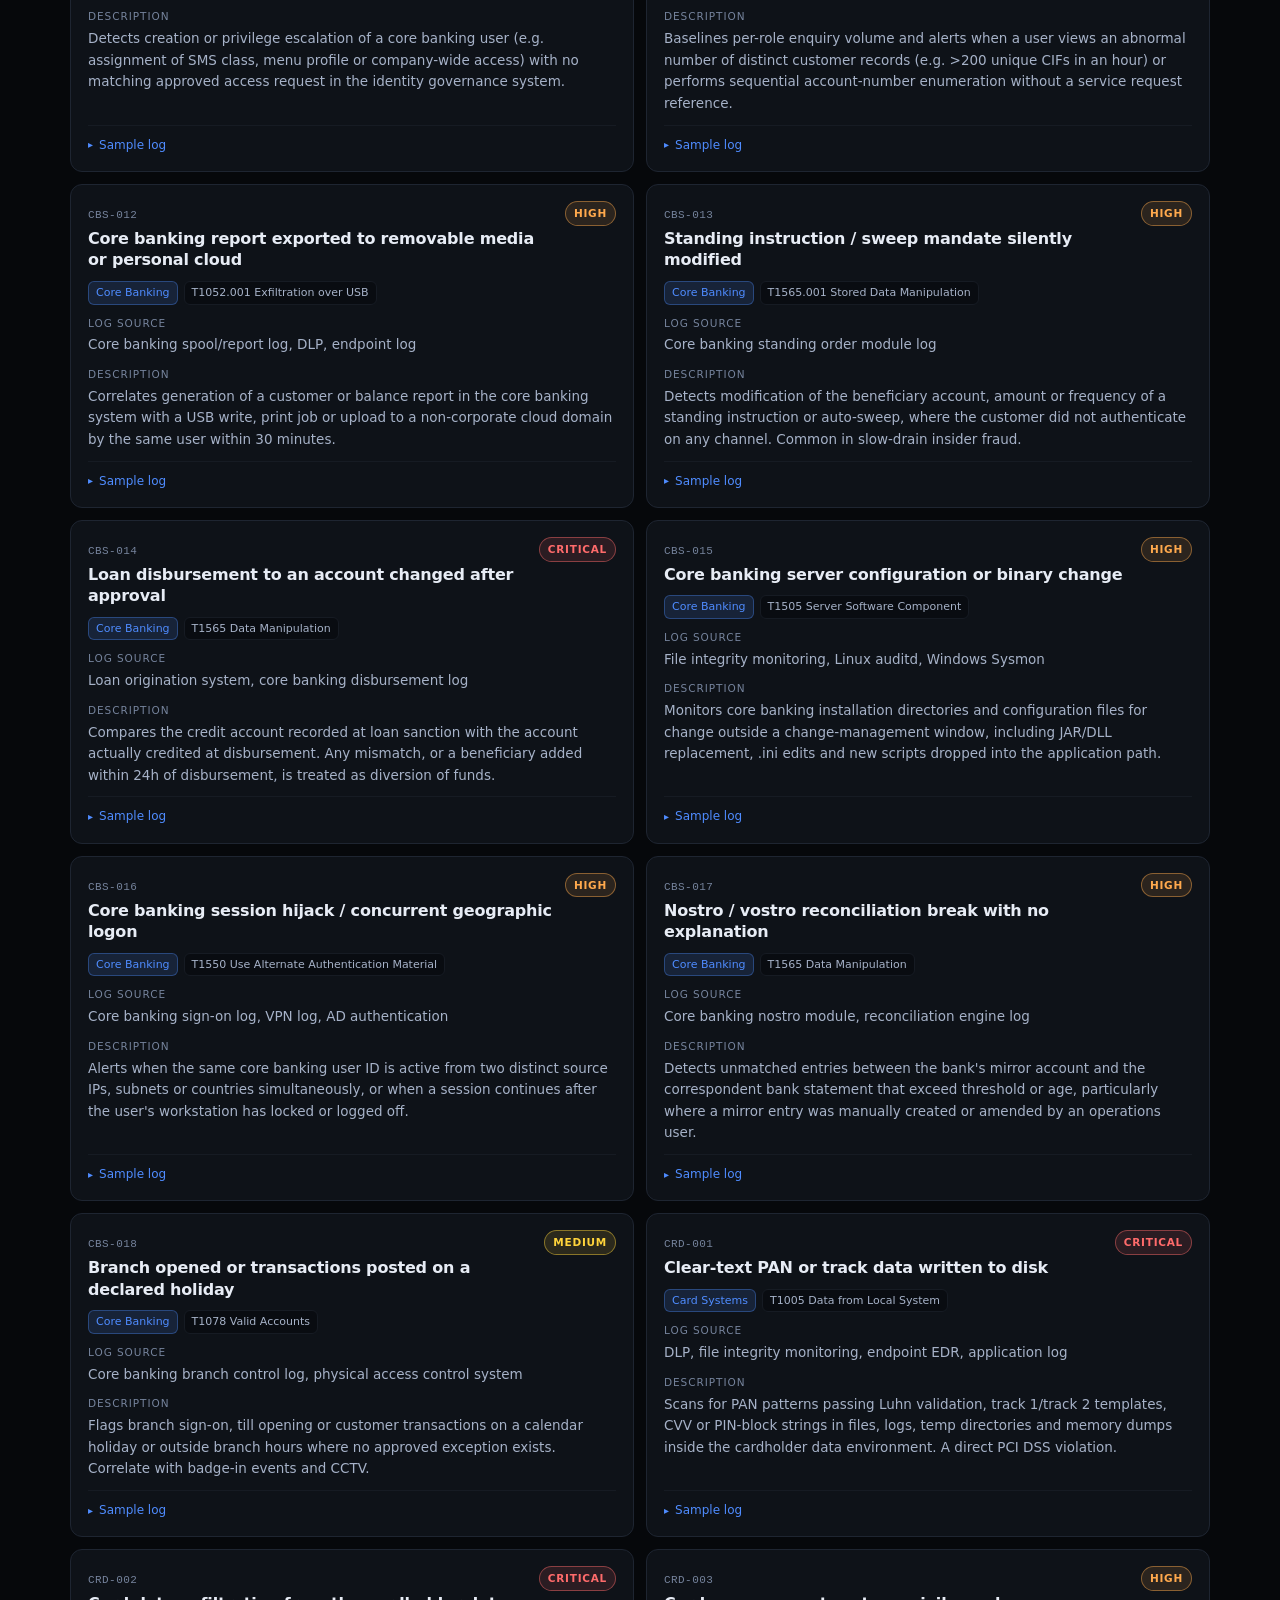
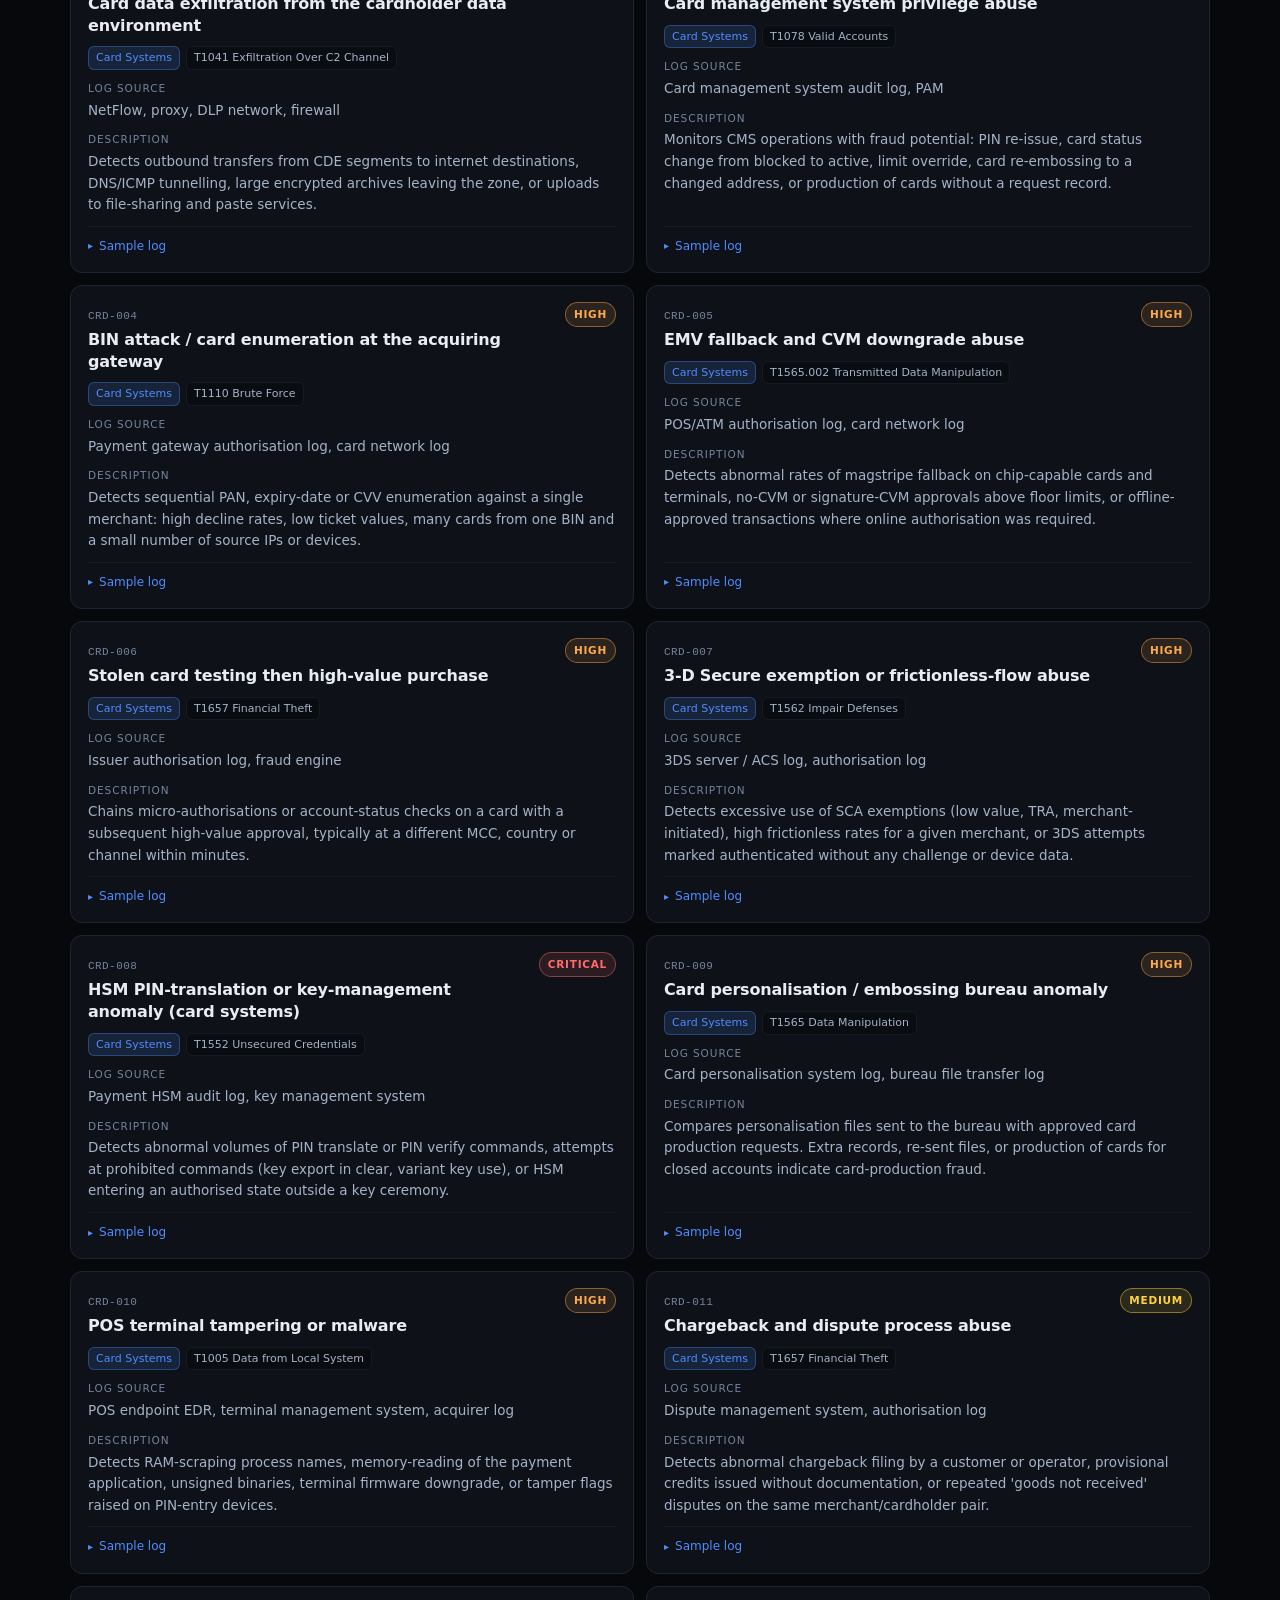
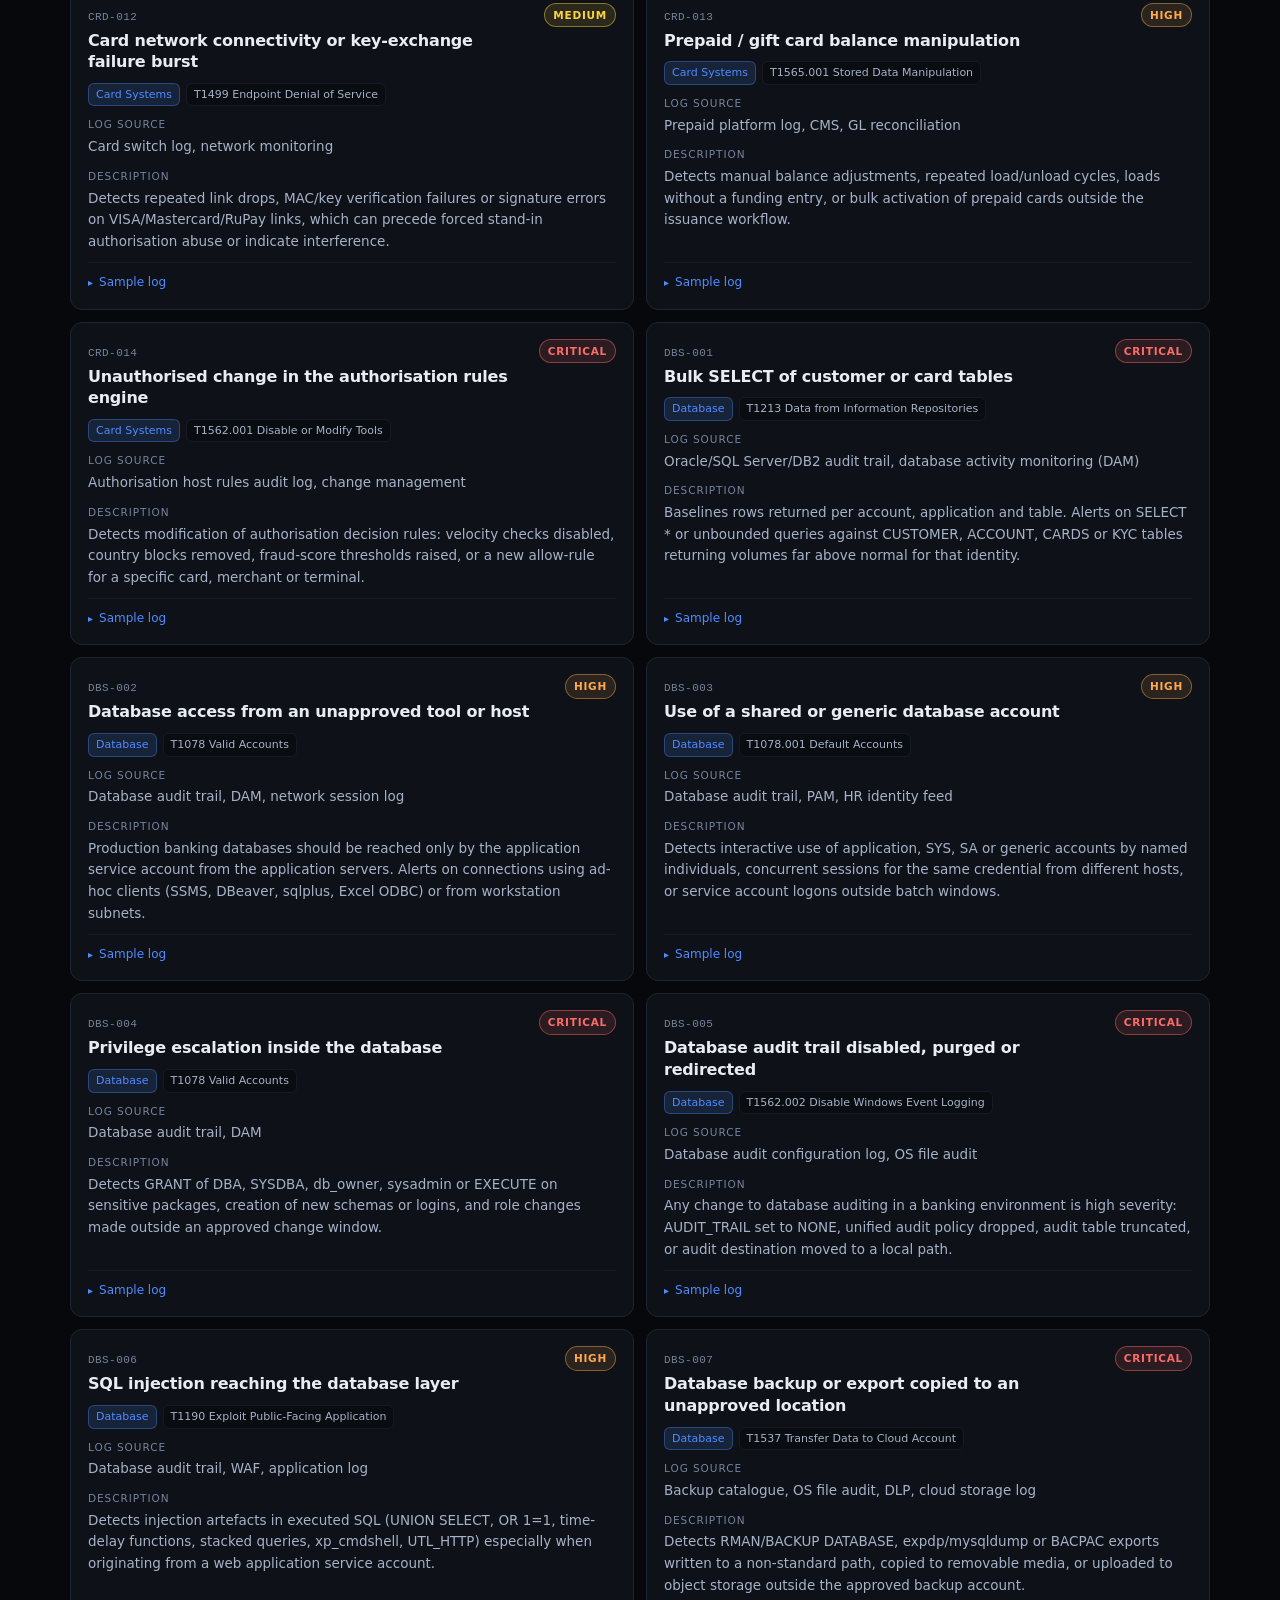
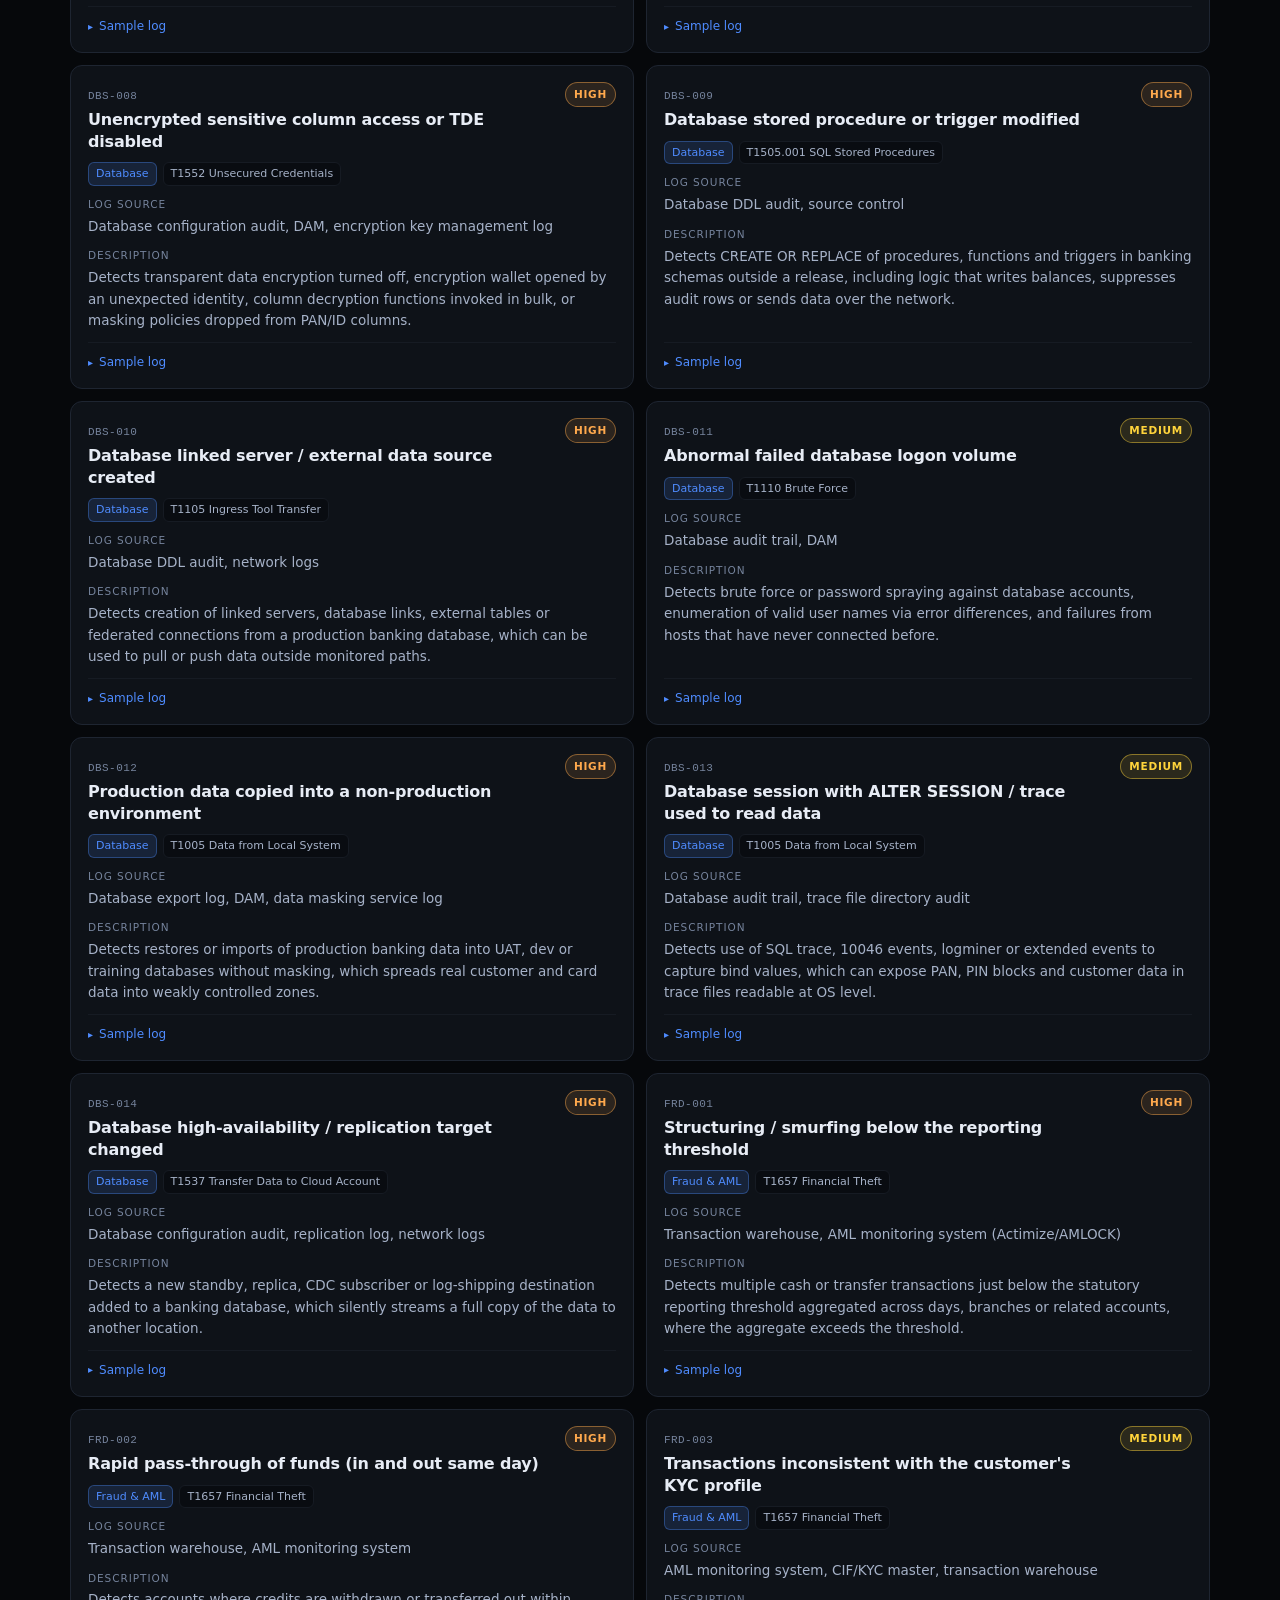
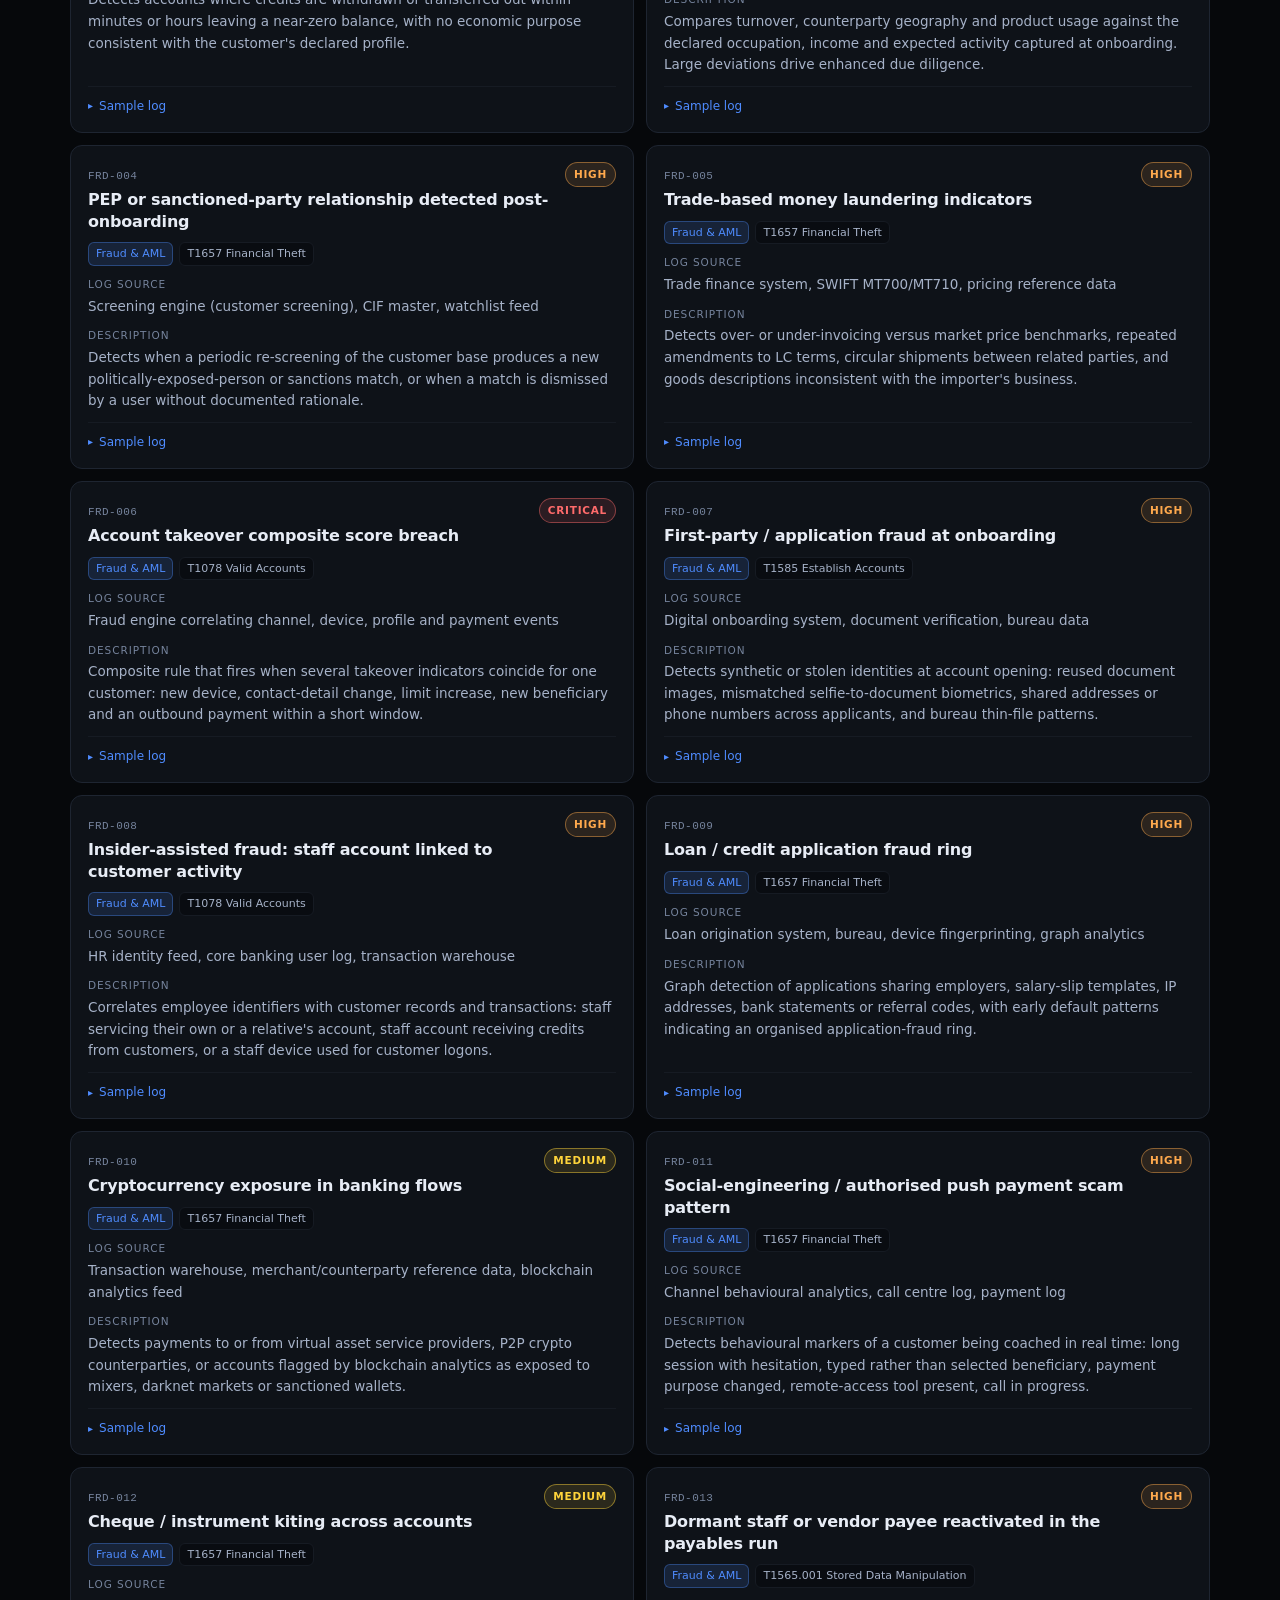
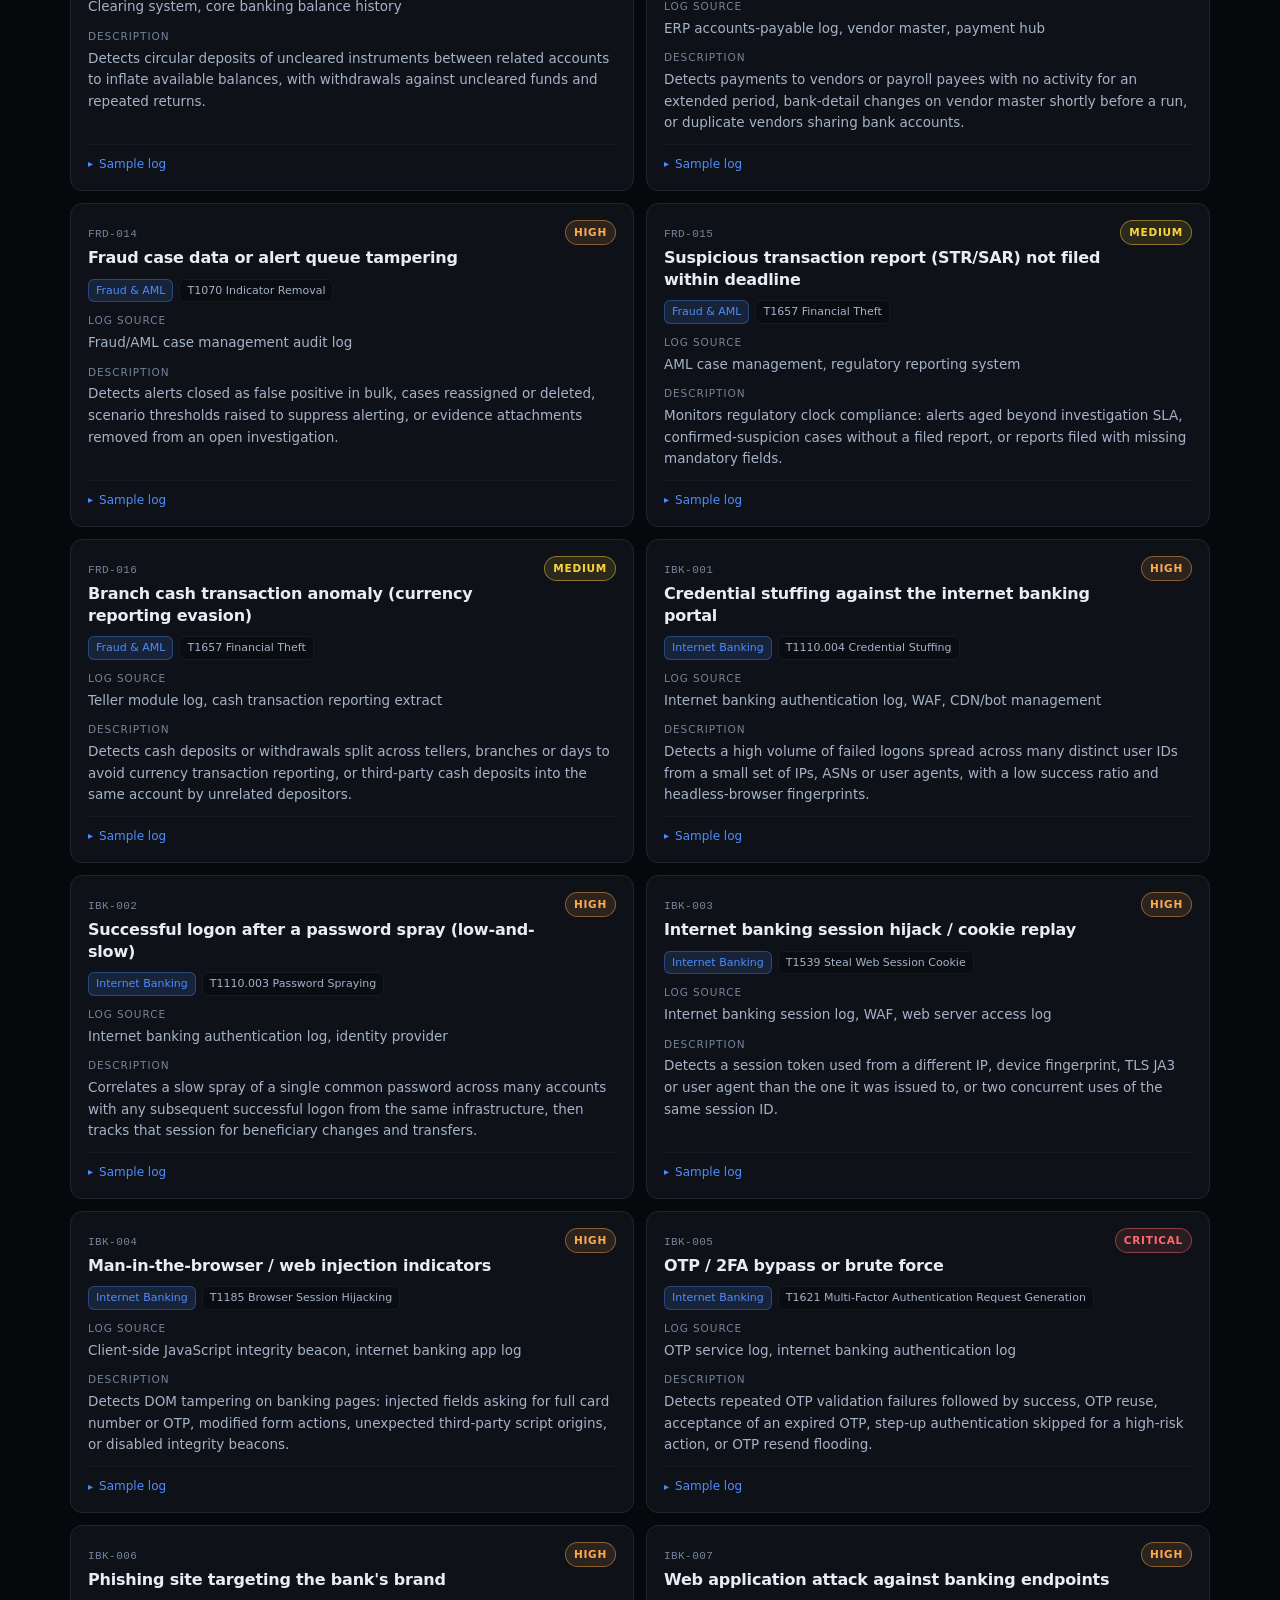
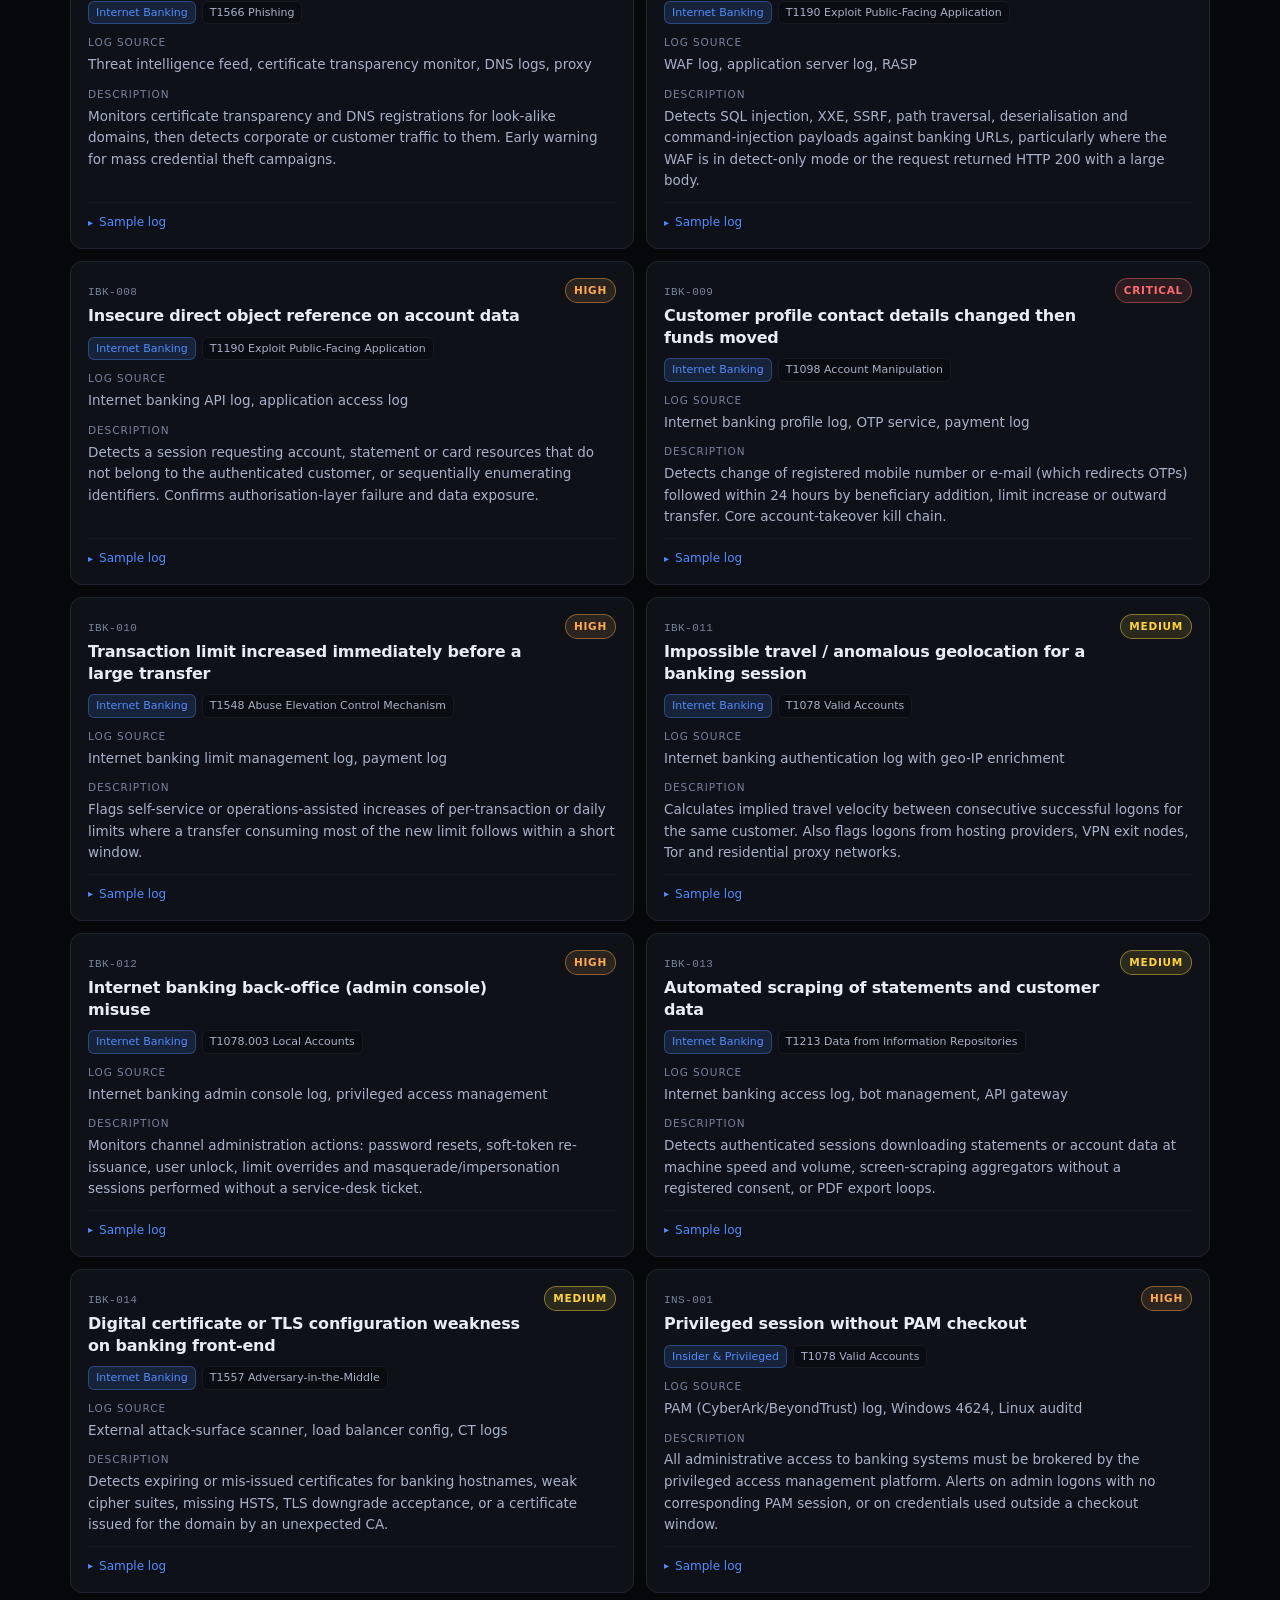
==== commit f20fe589: "Default to the black theme Dark now loads for every visitor regardless of operating system preferenc" ====
--- a/index.html
+++ b/index.html
@@ -2,9 +2,16 @@
 <html lang="en" data-theme="dark">
 <head>
 <meta charset="utf-8">
+<meta name="color-scheme" content="dark light">
 <meta name="viewport" content="width=device-width, initial-scale=1">
 <title>Banking SIEM Use Case Library</title>
 <meta name="description" content="A catalogue of banking-specific SIEM detection use cases across core banking, SWIFT, payments, ATM, internet and mobile banking, card systems, databases, fraud and insider risk - with log sources and sample logs.">
+<meta property="og:type" content="website">
+<meta property="og:title" content="Banking SIEM Use Case Library">
+<meta property="og:description" content="152 banking-specific SIEM detection use cases across core banking, SWIFT, payments, ATM, internet and mobile banking, card systems, databases, fraud and insider risk.">
+<meta property="og:url" content="https://laklubin.github.io/Banking-Specific-SIEM-Use-CASE/">
+<meta name="twitter:card" content="summary_large_image">
+<link rel="canonical" href="https://laklubin.github.io/Banking-Specific-SIEM-Use-CASE/">
 <link rel="icon" href="data:image/svg+xml,<svg xmlns='http://www.w3.org/2000/svg' viewBox='0 0 100 100'><text y='.9em' font-size='90'>&#128737;</text></svg>">
 <link rel="stylesheet" href="assets/style.css">
 </head>
--- a/assets/style.css
+++ b/assets/style.css
@@ -1,6 +1,6 @@
 :root{
-  --bg:#0c1018; --bg-2:#121825; --card:#141b29; --card-2:#0f1522;
-  --line:#243049; --line-soft:#1b2437;
+  --bg:#06080b; --bg-2:#0b0e13; --card:#0e1218; --card-2:#090c11;
+  --line:#1e2531; --line-soft:#161b23;
   --txt:#e7ecf5; --txt-2:#a6b2c8; --txt-3:#75839c;
   --accent:#4f8cff; --accent-soft:rgba(79,140,255,.14);
   --crit:#ff6b6b; --high:#ffa94d; --med:#ffd43b;
